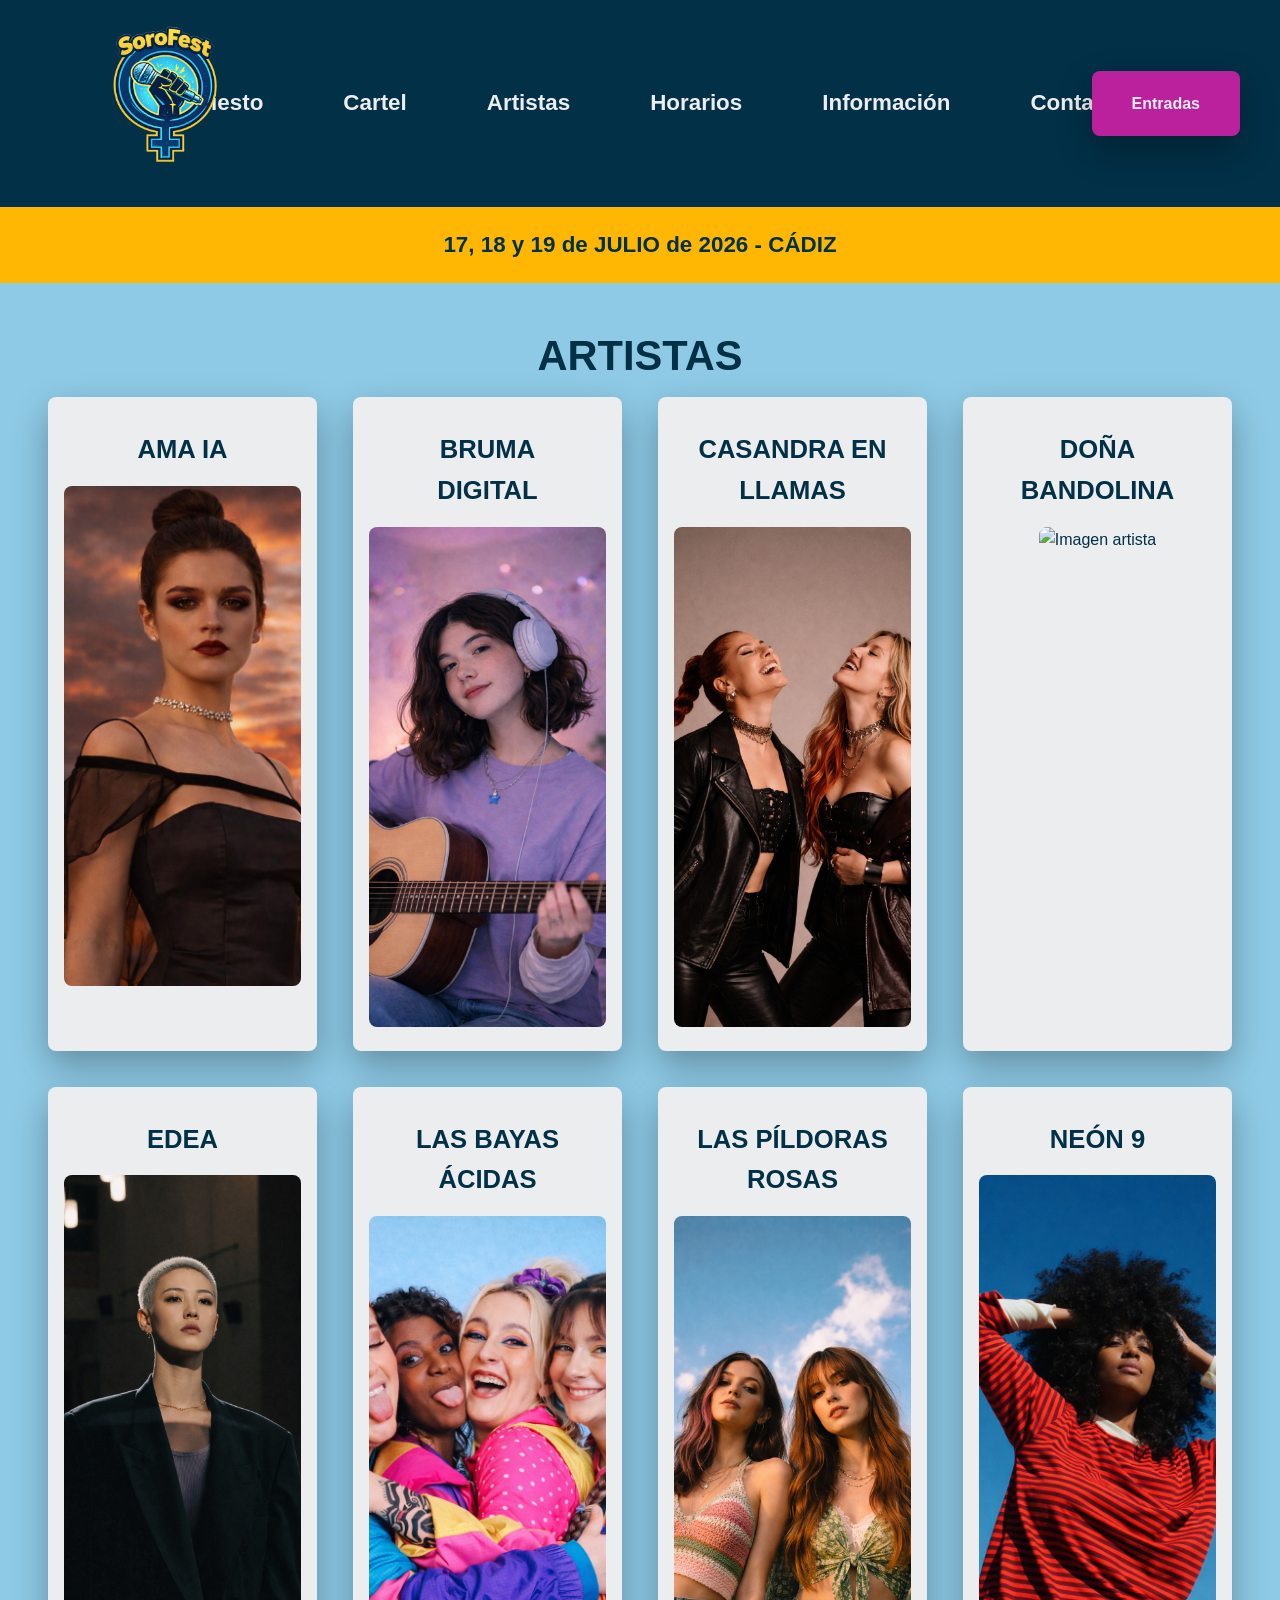
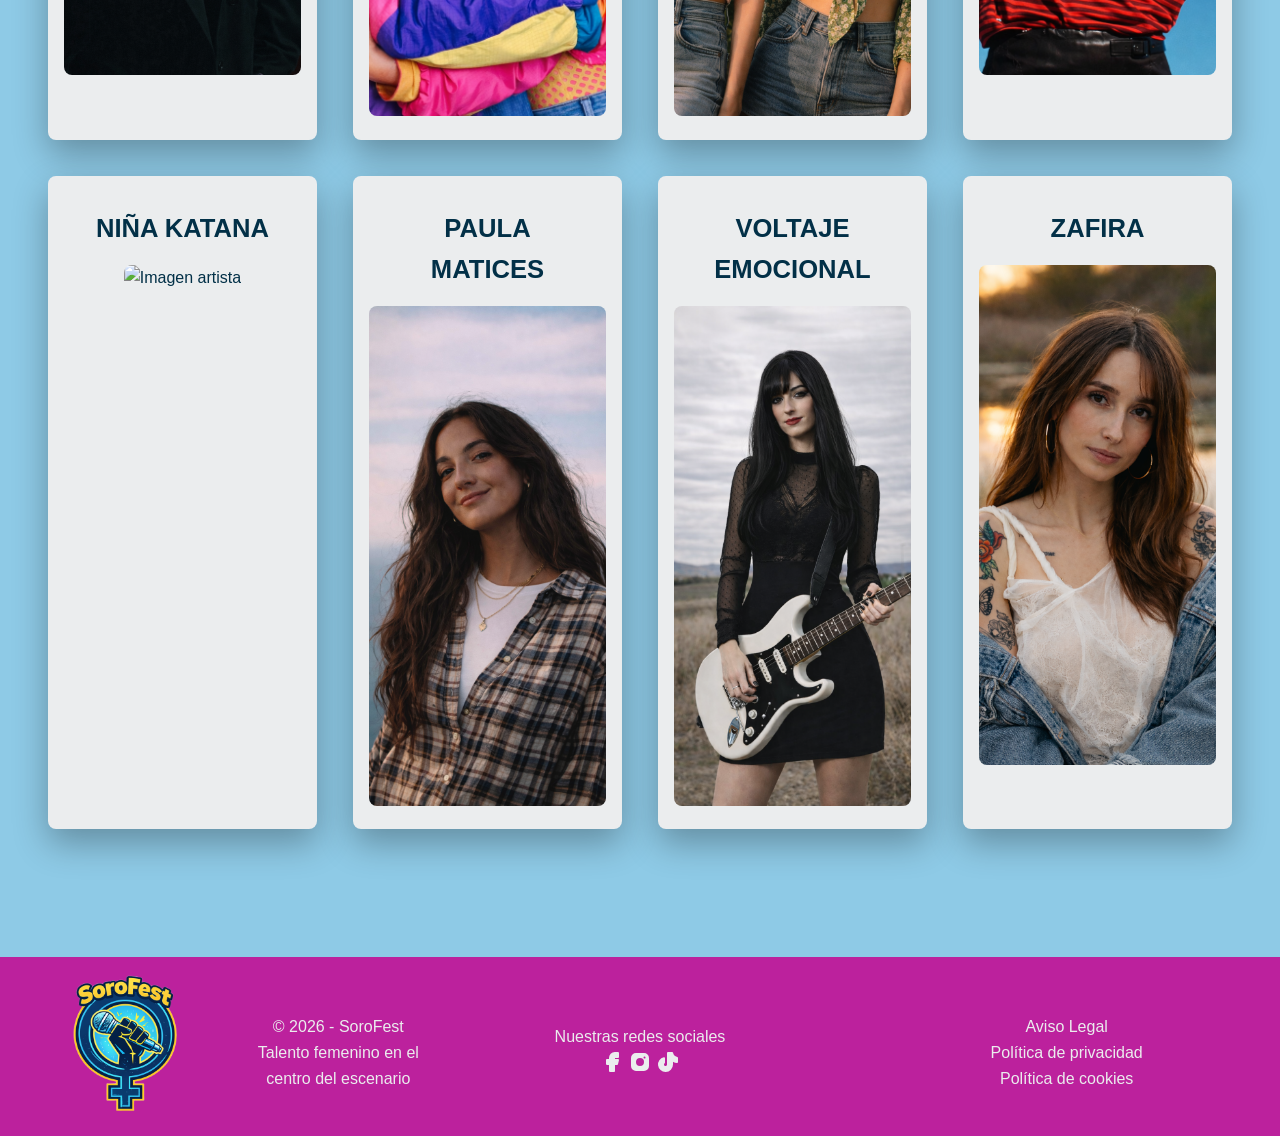
==== web/artistas.html @ 0682c6c3 "refactor: se cambian los títulos de las páginas de h2 a h1" ====
<!DOCTYPE html>
<html lang="en">
<head>
    <meta charset="UTF-8">
    <meta name="viewport" content="width=device-width, initial-scale=1.0">
    <title>SoroFest</title>
    <link rel ="stylesheet" href="styles.css">
</head>
<body>
    <header class="topbar">
        <div class="topbar-left">
            <div class="logo">
                <a href="index.html">
                    <img src="assets/img/logo-sorofest.png" alt="Logo puño sujetando micrófono">
                </a> 
            </div>
        </div>
        <nav class="topbar-nav">
            <a href="manifiesto.html">Manifiesto</a>
            <a href="cartel.html">Cartel</a>
            <a href="artistas.html">Artistas</a>
            <a href="horarios.html">Horarios</a> 
            <a href="informacion.html">Información</a>
            <a href="contacto.html">Contacto</a>
        </nav>
        <div class=topbar-right>
            <a href="entradas.html" class="btn">Entradas</a>
        </div>
    </header>
    <main>
        <section class="hero">
            <div class="hero-layaout">
                <div class="hero-topbar">
                    <p class="dates">17, 18 y 19 de JULIO de 2026 - CÁDIZ</p>
                </div>
            </div>
        </section>
        <section class="artist-container">
            <h1>Artistas</h1>
            <div class="grid-card">
                <article class="artist-card">
                        <h3>Ama IA</h3>
                        <img src="assets/img/artists/ama-ia.png" alt="Imagen artista">
                </article>
                <article class="artist-card">
                        <h3>Bruma Digital</h3>
                        <img src="assets/img/artists/bruma-digital.png" alt="Imagen artista">

                </article>
                <article class="artist-card">
                        <h3>Casandra en Llamas</h3>
                        <img src="assets/img/artists/casandra-en-llamas.png" alt="Imagen artista">
                </article>
                <article class="artist-card">
                        <h3>Doña Bandolina</h3>
                        <img src="assets/img/artists/doña-bandolina.png" alt="Imagen artista">
                </article>
                <article class="artist-card">
                        <h3>Edea</h3>
                        <img src="assets/img/artists/edea.png" alt="Imagen artista">
                </article>
                <article class="artist-card">
                        <h3>Las Bayas Ácidas</h3>
                        <img src="assets/img/artists/bayas-acidas.png" alt="Imagen artista">
                
                </article>
                <article class="artist-card">
                        <h3>Las Píldoras Rosas</h3>
                        <img src="assets/img/artists/pildoras-rosas.png" alt="Imagen artista">
                </article>
                <article class="artist-card">
                        <h3>Neón 9</h3>
                        <img src="assets/img/artists/neon-9.png" alt="Imagen artista">
                </article>
                <article class="artist-card">
                        <h3>Niña Katana</h3>
                        <img src="assets/img/artists/niña-katana.png" alt="Imagen artista">
                </article>
                <article class="artist-card">
                        <h3>Paula Matices</h3>
                        <img src="assets/img/artists/paula-matices.png" alt="Imagen artista">
                </article>
                <article class="artist-card">
                        <h3>Voltaje Emocional</h3>
                        <img src="assets/img/artists/voltaje-emocional.png" alt="Imagen artista">
                </article>
                <article class="artist-card">
                        <h3>Zafira</h3>
                        <img src="assets/img/artists/zafira.png" alt="Imagen artista">
                </article>
            </div>
        </section>
    </main>
    <footer class="footer">
        <div class="logo">
            <img src="assets/img/logo-sorofest.png" alt="Logo puño sujetando micrófono">
            <div class="footer-text">
                <p>© 2026 - SoroFest</p>
                <p>Talento femenino en el centro del escenario</p>
             </div>
        </div>
        
        <div class="footer-icons">
            <p>Nuestras redes sociales</p>
            <svg xmlns="http://www.w3.org/2000/svg" width="24" height="24" viewBox="0 0 24 24" fill="currentColor" 
            class="icon icon-tabler icons-tabler-filled icon-tabler-brand-facebook"
            ><path stroke="none" d="M0 0h24v24H0z" fill="none" 
            /><path d="M18 2a1 1 0 0 1 .993 .883l.007 .117v4a1 1 0 0 1 -.883 .993l-.117 .007h-3v1h3a1 1 0 0 1 .991 1.131l-.02 .112l-1 4a1 1 0 0 1 
            -.858 .75l-.113 .007h-2v6a1 1 0 0 1 -.883 .993l-.117 .007h-4a1 1 0 0 1 -.993 -.883l-.007 -.117v-6h-2a1 1 0 0 1 -.993 -.883l-.007 
            -.117v-4a1 1 0 0 1 .883 -.993l.117 -.007h2v-1a6 6 0 0 1 5.775 -5.996l.225 -.004h3z" 
            /></svg>
            <svg xmlns="http://www.w3.org/2000/svg" width="24" height="24" viewBox="0 0 24 24" fill="currentColor" 
            class="icon icon-tabler icons-tabler-filled icon-tabler-brand-instagram"
            ><path stroke="none" d="M0 0h24v24H0z" fill="none" 
            /><path d="M16 3a5 5 0 0 1 5 5v8a5 5 0 0 1 -5 5h-8a5 5 0 0 1 -5 -5v-8a5 5 0 0 1 5 -5zm-4 5a4 4 0 0 0 
            -3.995 3.8l-.005 .2a4 4 0 1 0 4 -4m4.5 -1.5a1 1 0 0 0 -.993 .883l-.007 .127a1 1 0 0 0 1.993 .117l.007 
            -.127a1 1 0 0 0 -1 -1" 
            /></svg>
            <svg xmlns="http://www.w3.org/2000/svg" width="24" height="24" viewBox="0 0 24 24" fill="currentColor" 
            class="icon icon-tabler icons-tabler-filled icon-tabler-brand-tiktok"
            ><path stroke="none" d="M0 0h24v24H0z" fill="none" 
            /><path d="M16.083 2h-4.083a1 1 0 0 0 -1 1v11.5a1.5 1.5 0 1 1 -2.519 -1.1l.12 -.1a1 1 0 0 0 .399 -.8v-4.326a1 1 0 0 0 -1.23 
            -.974a7.5 7.5 0 0 0 1.73 14.8l.243 -.005a7.5 7.5 0 0 0 7.257 -7.495v-2.7l.311 .153c1.122 .53 2.333 .868 3.59 .993a1 1 0 0 0 1.099 
            -.996v-4.033a1 1 0 0 0 -.834 -.986a5.005 5.005 0 0 1 -4.097 -4.096a1 1 0 0 0 -.986 -.835z" 
            /></svg>

        </div>
        <div class="footer-legal">
            <a href="#">Aviso Legal</a>
            <a href="#">Política de privacidad</a>
            <a href="#">Política de cookies</a>
        </div>
    </footer>
</body>
</html>
---- web/styles.css ----
:root {
    /* Color principal para textos y elementos importantes */
    --color-principal: #023047;

    /* Color secundario para textos */
    --color-secundario: #219EBC;

    /* Color para el fondo */
    --bg-color: #8ecae6;

    /* Color para enlaces, hover y elementos destacados */
    --color-destacado: #ffb703;

    /* Borde común para las esquinas de los elementos */
    --border-radius: 8px;

    /* Sombra estándar */
    --shadow: 0 14px 35px rgba(0,0,0,.30);

    /* Color texto alternativo */
    --color-text: #ebedee;

    /* Color banda header */
    --color-banda: #BC219D;
}

/* ESTILOS GENERALES */
* {
    margin: 0;
    padding: 0;
    box-sizing: border-box;
}

html {
    scroll-behavior: smooth;
}

body {
    font-family:Arial, Helvetica, sans-serif;
    line-height: 1.6;
    background-color: var(--bg-color);
    color: var(--color-principal); 
}

a {
    text-decoration: none;
}
/* ESTILOS DE TEXTOS */
h1 {
    font-size: 2.6rem;
    font-family: 'Poppins', sans-serif;
    text-align: center;
    text-transform: uppercase;
}

h2 {
    font-size: 1.8rem;
}

h3 {
    font-size: 1.6rem;
}

h4 {
  font-size: 1.2rem;
}

p {
    font-size: 1rem;;
}

/* ESTILOS TOPBAR Y NAV */
.topbar {
    position: relative;
    display: flex;
    justify-content: space-between;
    align-items: center;
    padding: 20px 40px;
    min-height: 80px;
    background-color: var(--color-principal);
    color: var(--color-secundario);
}

.topbar-left,
.topbar-right {
    display:flex;
    align-items: center;
    z-index: 2;
}

.topbar-nav{
    position: absolute;
    left: 50%;
    transform: translateX(-50%);
    display: flex;
    align-items: center;
    gap: 80px;
    font-size: 1.4rem;
}

.logo img {
    width: 250px;
    height: auto;
    display: block;
}

.topbar-nav a {
    color: var(--color-text);
    text-decoration: none;
    font-weight: bold;
}

.topbar-nav a:hover {
    color: var(--color-destacado);
}

/* ESTILOS DE HERO */

.hero-topbar {
    background-color: var(--color-destacado);
    padding: 20px;
    color: var(--color-principal);
    font-size: 1.6rem;
    font-weight: bold;
    text-align: center;

}

.hero-content {
    position: relative;
    height: 70vh;
    min-width: 500px;
    display: flex;
    align-items: center;
    justify-content: center;
    overflow: hidden;
    text-align: center;
    line-height: 0;
}

.hero-media {
    position: absolute;
    inset: 0;
    z-index: 1;
    line-height: 0;
}

.hero-video {
    display: block;
    width: 100%;
    height: 100%;
    object-fit: cover;
    opacity: 0.5;
    filter: saturate(0.9) contrast(0.95);
}

.hero-overplay {
    position: absolute;
    inset: 0;
    background: rgba(0,0,0,.35);
}

.hero-text {
    position: relative;
    z-index: 3;
    color: var(--color-text);
    padding: 0 20px;
    display: flex;
    flex-direction: column;
    align-items: center;
    justify-content: center;
    gap: 60px;
}

.hero-text h2,
.hero-text h3 {
    margin: 0;
    text-shadow: 0 2px 12px rgba(0, 0, 0, 0.45);
}

.hero-text h2 {
    font-size: clamp(2rem, 5vw, 4.5rem);
    font-weight: 700;
}

.hero-text h3 {
  margin-top: 12px;
  font-size: clamp(1rem, 2vw, 1.5rem);
  font-weight: 400;
}

.dates {
    font-size: 1.4rem;
    font-weight: 900;
}

/* ESTILO BOTTOM-BAR */
.hero-bottombar {
  position: absolute;
  left: 0;
  bottom: 0;
  width: 100%;
  height: 60px;
  display: flex;
  z-index: 4;
}

.stripe {
  height: 100%;
  flex: 1;
}

.stripe-1 {
  background: var(--color-banda);
  width: 20%;
}

.stripe-2 {
  background: var(--color-principal);
  width: 20%;
}

.stripe-3 {
  background: var(--color-secundario);
  width: 20%;
}

.stripe-4 {
  background: var(--color-destacado);
  width: 20%;
}

.stripe-5 {
  background: var(--color-banda);
  width: 20%;
}

/* ESTILOS BOTONES */

.btn {
    background-color: var(--color-banda);
    color: var(--color-text);
    padding: 20px 40px;
    border-radius: var(--border-radius);
    font-weight: bold;
    box-shadow: var(--shadow);
    cursor: pointer;
}

.btn:hover {
    background-color: var(--color-destacado);
    color: var(--color-principal);
}

/* ESTILO CARTEL */
.festival-lineup-poster {
  background: var(--bg-color);
  padding: 20px 20px;
}

.lineup-inner {
  display: flex;
  flex-direction: column;
  gap: 4px;
  max-width: 1100px;
  margin: 0 auto;
  background-color: var(--bg-color);
  border-radius: 28px;
  padding: 36px 28px;
}

.lineup-title {
  margin: 0 0 28px;
  font-size: clamp(1.7rem, 4.5vw, 3.4rem);
  line-height: 0.95;
  text-transform: uppercase;
  font-weight: 900;
  letter-spacing: -0.04em;
  color: var(--color-principal);
  text-align: center;
}

.day-block {
  padding: 24px 0;
}

.day-block:first-of-type {
  border-top: none;
  padding-top: 0;
}

.day-title {
  margin: 0 auto 25px;
  color: var(--color-principal);
  font-size: clamp(1rem, 2vw, 1.3rem);
  font-weight: 900;
  text-transform: uppercase;
  letter-spacing: 0.12em;
  border-radius: var(--border-radius);
  border: 4px solid rgb(255, 183, 3);
  padding: 12px;
  text-align: center;
  width: 500px;
  position: relative;
}

.day-title::before,
.day-title::after {
  content: "";
  position: absolute;
  top: 50%;
  width: 18px;
  height: 18px;
  background: var(--color-banda);
  border-radius: 50%;
  transform: translateY(-50%);
}

.day-title::before {
  left: 70px;
}

.day-title::after {
  right: 70px;
}

.artist {
  text-transform: uppercase;
  font-weight: 900;
  line-height: 0.95;
  color: var(--color-principal);
  word-break: break-word;
  text-align: center;
}

.artist-lg {
  font-size: clamp(1.7rem, 4.5vw, 3.4rem);
  color: var(--color-principal);
}

.artist-md {
  font-size: clamp(1.2rem, 3vw, 2.2rem);
  color: var(--color-principal);
}

/* ESTILO SECCIÓN INFORMACIÓN */

.info {
  display: flex;
  flex-direction: column;
  gap: 40px;
}

.header-info {
  display: flex;
  flex-direction: column;
  padding: 20px;
  
}

.header-info h2 {
  text-align: center;
  margin: 0 auto;
  padding: 12px;
}

.imgs-info {
  display: grid;
  grid-template-columns: repeat(2, minmax(0, 1fr));
  gap: 24px;
  max-width: 100%;
  align-items: center;

}

.maps {
  height: auto;
  margin: 20px;
  display: flex;
  flex-direction: column;
  align-items: center;
  justify-content: center;
  overflow: hidden;
  padding: 20px;
}

.maps h3 {
  margin-bottom: 20px;
}

.imgs-info img {
  display: block;
  width: 100%;
  height: 100%;
  object-fit: contain;
  display: block;
}

.location {
  display: flex;
  flex-direction: column;
  padding: 20px;
  text-align: center;
  gap: 20px;
  margin-bottom: 40px;
}

.location a {
  color: var(--color-principal);
}

.location a:hover{
  color: var(--color-banda);
}

.location iframe {
  border: 5px solid var(--color-banda);
}

.faqs-container {
  width: 100%;
  max-width: 700px;
  margin: 0 auto;
  margin-bottom: 60px;
}

.faqs-container h2 {
  text-align: center;
  margin-bottom: 20px;
}

.faqs-container details {
  border: 1px solid var(--color-principal);
  border-radius: 16px;
  margin-bottom: 1rem;
  background-color: var(--color-principal);
  overflow: hidden;
  color: var(--color-text);
  
}

.faqs-container summary {
  list-style: none;
  cursor: pointer;
  padding: 1rem 1.25rem;
  font-weight: 700;
  text-transform: uppercase;
  position: relative;
  color: var(--color-destacado)
}

.faqs-container p {
  margin-bottom: 20px;
}

.faqs-container summary::-webkit-details-marker {
  display: none;
}

.faqs-container summary::marker {
  display: none;
}

.faqs-container summary::after {
  content: "+";
  position: absolute;
  right: 20px;
  top: 50%;
  transform: translateY(-50%) rotate(0deg);
  font-size: 32px;
  line-height: 1;
  transition: transform 0.4s ease;
}

.faqs-container details[open] summary::after {
  transform: translateY(-50%) rotate(135deg);
}

.faqs-container ul {
  margin: 0;
  padding: 0 1.25rem 1rem;
  list-style: none;
}

.info > .location,
.info > .faqs-container {
    position: relative;
    margin-top: 3rem;
    padding-top: 3rem;
}

.info > .location::before,
.info > .faqs-container::before {
    content: "";
    position: absolute;
    top: 0;
    left: 10%;
    width: 80%;
    height: 1px;
    background-color: var(--color-principal);
}

/* ESTILO SECCIÓN FORM */

.contact-section{
    margin: 0 auto;
    margin-bottom: 60px;
    margin-top: 40px;
}

.contact-header {
    color: var(--color-principal);
    text-align: center;
}

.form {
    margin: 0 auto;
    max-width: 900px;
    width: 90%;
    margin-top: 12px;
    padding: 40px 40px;
    display: flex;
    flex-direction: column;
    align-items: center;
    gap: 12px;
    margin-bottom: 12px;
    font-size: 1rem;
    background-color: var(--color-text);
    border-radius: var(--border-radius);
    box-shadow: var(--shadow);
}

.form label {
    width: 100%;
    max-width: 700px;
    margin-bottom: 20px;
    text-align: left;
    color: var(--color-secundario);
    font-weight: bold;
    line-height: 40px;
}

.form input,
.form textarea {
    width: 100%;
    max-width: 700px;
    border-radius: var(--border-radius);
    border: 1px solid rgba(255, 255, 255, .14);
    padding: 12px;
    font-size: 1rem;
    box-shadow: var(--shadow);
}

.form textarea {
    min-height: 120px;
    resize: none;
}

.form select {
    width: 100%;
    padding: 10px;
    border-radius: var(--border-radius);
    border: 1px solid rgba(255, 255, 255, .14);
    padding: 12px;
    font-size: 1rem;
    color:#767c86;
    box-shadow: var(--shadow);
}

.form input:focus,
.form textarea:focus,
.form select:focus {
    outline: none;
    border-color: var(--color-secundario);
    box-shadow: var(--shadow);
}

.btn-enviar {
    background-color: var(--color-secundario);
    color: var(--color-text);
    padding: 20px 40px;
    border-radius: var(--border-radius);
    font-weight: bold;
    box-shadow: var(--shadow);
    cursor: pointer;
    font-size: 1rem;
    border:none;
}

.btn-enviar:hover {
    background-color: var(--color-principal);
    color: var(--color-text);
}

/* ESTILOS HORARIOS */
.schedule {
      margin: 40px;
    }

.container-days {
    display: grid;
    grid-template-columns: repeat(3, minmax(0, 1fr));
    gap: 24px;
    margin-bottom: 100px;
}

.title-schedule {
    text-align: center;
    margin-bottom: 8px;
}

.info-schedule {
    text-align: center;
    margin-bottom: 40px;
}

.day {
    border-radius: var(--border-radius);
    overflow: hidden;
    box-shadow: var(--shadow);
}

.day-header {
    background: var(--color-principal);
    color: var(--color-text);
    padding: 22px 22px 18px;
}

.day-date {
    margin: 0;
    font-size: 1.2rem;
    line-height: 1.2;
    font-weight: 900;
    text-transform: uppercase;
}

.day-stage {
    display: inline-block;
    margin-top: 12px;
    padding: 8px 12px;
    border-radius: 999px;
    background: var(--color-destacado);
    color: var(--color-principal);
    font-weight: 900;
    text-transform: uppercase;
    font-size: 0.78rem;
    letter-spacing: 0.08em;
}

.day-content {
    padding: 40px;
}

.bar {
    display: grid;
    grid-template-columns: 110px 1fr;
    gap: 14px;
    align-items: center;
    padding: 14px 12px;
    border-radius: var(--border-radius);
    background: rgba(255, 255, 255, 0.28);
}

.bar + .bar {
    margin-top: 12px;
}

.bar-time {
    display: inline-flex;
    justify-content: center;
    align-items: center;
    min-height: 48px;
    padding: 8px 10px;
    border-radius: var(--border-radius);
    background: var(--color-banda);
    color: var(--color-text);
    font-weight: 900;
    text-align: center;
    line-height: 1.1;
    font-size: 0.92rem;
}

.bar-artist {
    font-weight: 900;
    color: var(--color-principal);
    font-size: 1.08rem;
    text-transform: uppercase;
}

.img-footer {
    width: 100%;   
}

.img-footer img {
    display: block;
    width: 100%;
    height: 100%;
}
  
.container-download {
    display: flex;
    justify-content: center;
    margin-bottom: 40px;
}
  .container-download a {
    background-color: var(--color-banda);
    color: var(--color-text);
    padding: 10px 10px;
    border-radius: 900px;
    text-transform: uppercase;
}

/* ESTILOS ARTISTAS */
.artist-container {
  margin: 0 auto 80px;
  padding: 40px 40px;
  
}

.artist-container h2 {
  font-size: 1.6rem;
  text-align: center;
  margin-bottom: 40px;
}

.grid-card {
  display: grid;
  grid-template-columns: repeat(4, 1fr);
  gap: 20px;
  
}

.artist-card {
  background-color: var(--color-text);
  border-radius: var(--border-radius);
  padding: 16px;
  box-shadow: var(--shadow);
  margin: 8px;
  text-align: center;
}

.artist-card img {
  width: 100%;
  height: 500px;
  object-fit: cover;
  border-radius: var(--border-radius);
}

.artist-card  h3{
  text-transform: uppercase;
  margin: 16px 20px;
  color: var(--color-principal);
  font-size: 1.6rem;
}

.artist-card p {
  color: var(--color-secundario);
  font-size: 1.2rem;
}



/* ESTILOS SECCIÓN FOOTER */

.footer {
    background-color: var(--color-banda);
    display: grid;
    grid-template-columns: repeat(3, 1fr);
    text-align: center;
    align-items: center;
    padding-top: 12px;
    color: var(--color-text);

}

.logo {
    display: flex;
    flex-direction: row;
    align-items: center;
}

.icon {
    color: var(--color-text);
}

.icon:hover {
    cursor: pointer;
    color: var(--color-destacado);
}
.footer-legal a {
    display: flex;
    flex-direction: column;
    color: var(--color-text);
}
.footer-legal a:hover {
    cursor: pointer;
    color: var(--color-destacado);
}


/* PÁGINA MANIFIESTO */

.manifest-header {
  text-align: center;
  margin: 0 auto;
  padding: 20px 20px;
}
.manifest-content {
    margin: 0 auto;
    max-width: 900px;
    width: 90%;
    padding: 40px;
    margin-bottom: 40px;
    border-radius: var(--border-radius);
    box-shadow: var(--shadow);
    background-color: var(--color-text);
    margin-bottom: 80px;
    text-align: center;
}

.manifest h2 {
    color: var(--color-secundario)
}

.manifest p {
  margin-bottom: 40px;
}

.cierre {
    text-align: center;
    margin-top: 12px;
    color: var(--color-principal);
}


/* ESTILOS SECCIÓN ENTRADAS */

.tickets {
  width: 90%;
  max-width: 1400px;
  margin: 0 auto;
}

.header-tickets {
  text-align: center;
  margin: 40px 40px;
}

.header-tickets img {
  width: 100%;
  height: auto;
  max-width: 600px;
}

.container-tickets {
  display:grid;
  grid-template-columns: 1fr 1fr;
  align-items: center;
  gap: 60px;
  margin-top: 40px;

}

.container-info {
  width: 100%;
  max-width: 600px;
  min-height: 100%;
  background: linear-gradient(180deg, var(--color-principal) 0%, #012635 100%);
  border: 3px solid var(--color-secundario);
  border-radius: 24px;
  padding: 28px 24px;
  box-shadow: 0 10px 30px var(--shadow);
  display: flex;
  flex-direction: column;
  gap: 18px;
  color: var(--color-text);
  position: relative;
  overflow: hidden;
  box-sizing: border-box;
}

.container-info::before {
  content: "";
  position: absolute;
  top: 0;
  left: 0;
  width: 100%;
  height: 8px;
  background: linear-gradient(90deg, var(--color-destacado), var(--color-banda), var(--color-secundario));
}

.container-info h3 {
  margin: 0;
  font-size: 1.8rem;
  font-weight: 800;
  text-transform: uppercase;
  color: var(--color-destacado);
  letter-spacing: 1px;
}

.description {
  margin: 0;
  font-size: 1rem;
  line-height: 1.5;
  color: var(--color-text);
}

.price {
  margin: 0;
  font-size: 2.2rem;
  font-weight: 900;
  color: var(--color-text);
  text-shadow: 2px 2px 0 var(--color-secundario);
}

.container-amount {
  width: 100%;
}

.amount {
  width: 100%;
  padding: 14px 20px;
  border: 2px solid var(--color-secundario);
  border-radius: var(--border-radius);
  background: var(--color-principal);
  color: var(--color-text);
  font-size: 1rem;
  font-weight: 700;
  cursor: pointer;
  outline: none;
}

.amount:focus {
  border-color: var(--color-destacado);
  box-shadow: 0 0 0 4px var(--shadow);
}

.button {
  display: inline-block;
  text-align: center;
  text-decoration: none;
  background: var(--color-banda);
  color: var(--color-text);
  font-weight: 800;
  font-size: 1rem;
  padding: 16px 20px;
  border-radius: var(--border-radius);
  transition: all 0.25s ease;
  text-transform: uppercase;
  letter-spacing: 1px;
  box-shadow: 0 8px 18px var(--shadow);
}

.button:hover {
  background: var(--color-destacado);
  color: var(--color-principal);
  transform: translateY(-2px);
  box-shadow: 0 12px 20px var(--shadow);
}

.authorization {
  display: flex;
  flex-direction: column;
  text-align: center;
  margin-top: 60px;
  margin-bottom: 60px;
  background-color: var(--color-text);
  padding: 40px 40px;
  border-radius: var(--border-radius);
}

.authorization a {
  background-color: var(--color-principal);
  color: var(--color-text);
  margin: 0 auto;
  max-width: 70%;
  padding: 10px 10px;
  margin-top: 20px;
  border-radius: 900px;
  text-transform: uppercase;
}

.authorization a:hover {
  background-color: var(--color-secundario);
}
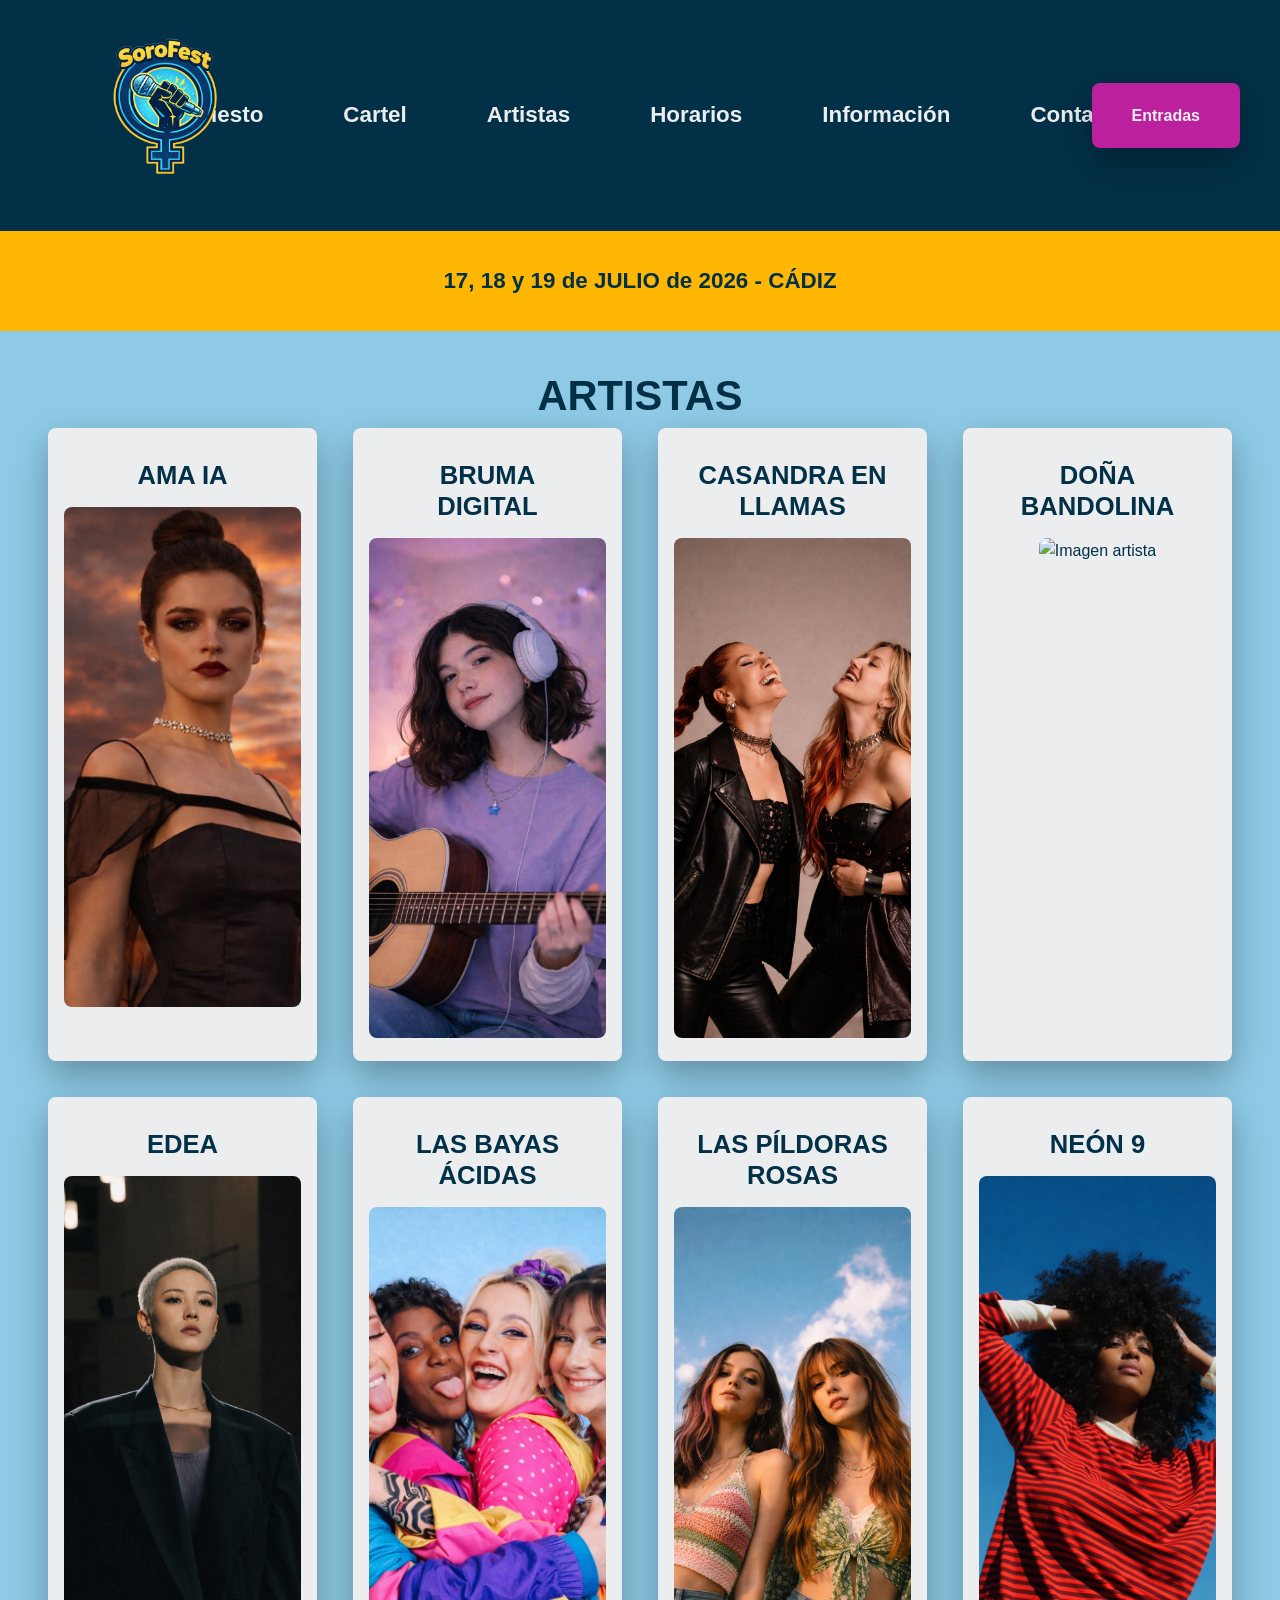
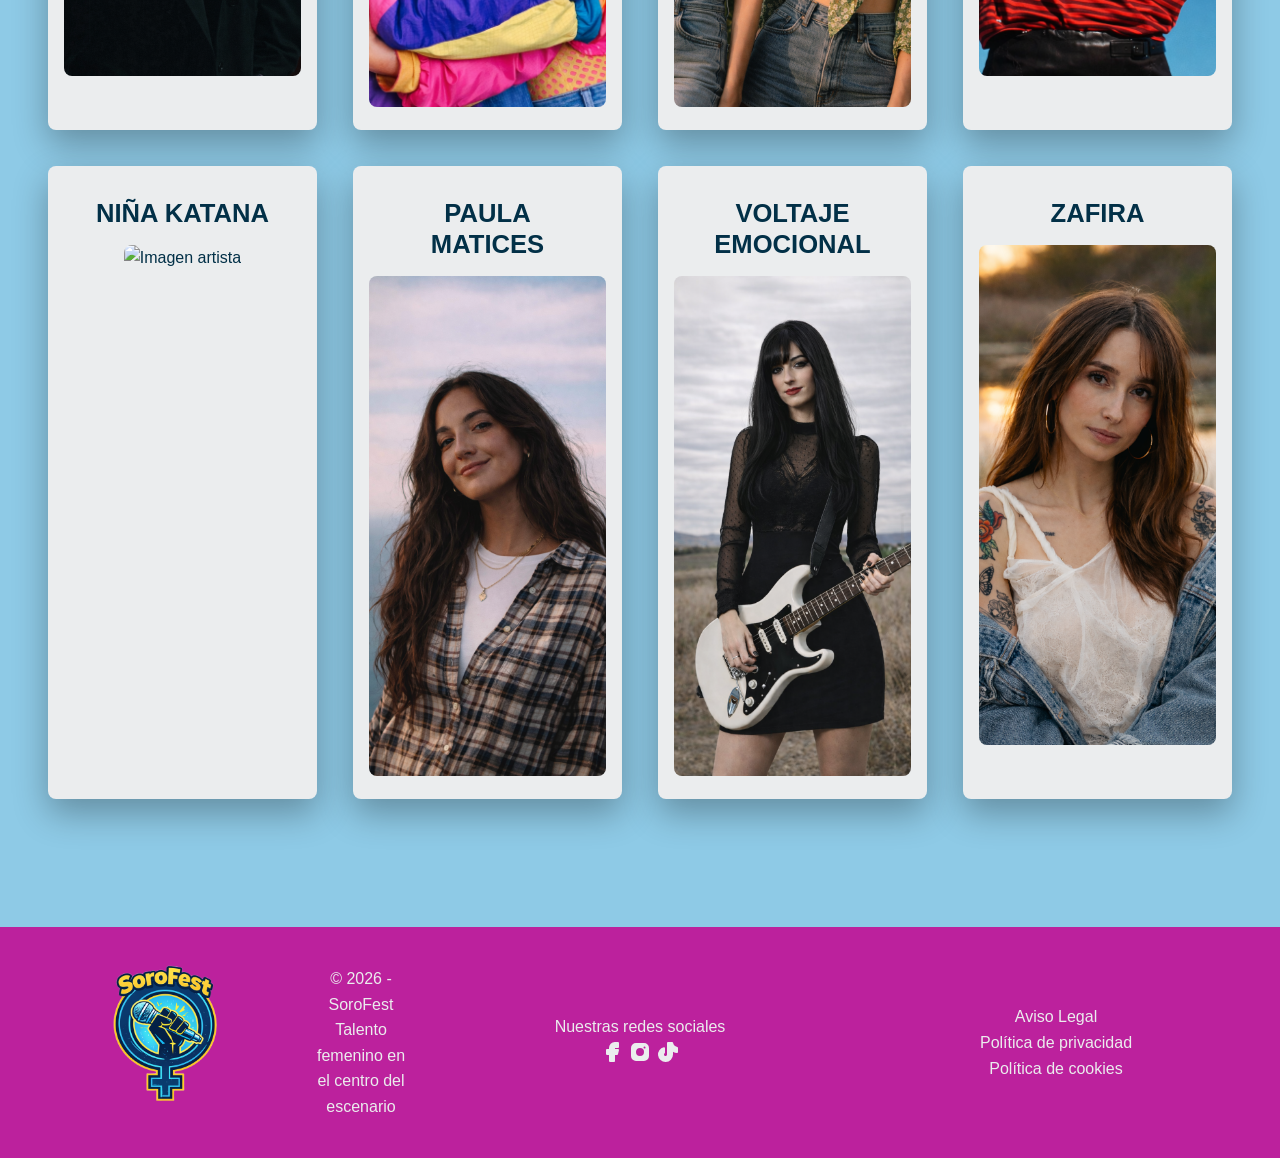
==== commit 0cdae714: "fix: se arreglan errores tipográficos en artistas.html" ====
--- a/web/artistas.html
+++ b/web/artistas.html
@@ -1,5 +1,5 @@
 <!DOCTYPE html>
-<html lang="en">
+<html lang="es">
 <head>
     <meta charset="UTF-8">
     <meta name="viewport" content="width=device-width, initial-scale=1.0">
@@ -23,13 +23,13 @@
             <a href="informacion.html">Información</a>
             <a href="contacto.html">Contacto</a>
         </nav>
-        <div class=topbar-right>
+        <div class="topbar-right">
             <a href="entradas.html" class="btn">Entradas</a>
         </div>
     </header>
     <main>
         <section class="hero">
-            <div class="hero-layaout">
+            <div class="hero-layout">
                 <div class="hero-topbar">
                     <p class="dates">17, 18 y 19 de JULIO de 2026 - CÁDIZ</p>
                 </div>
--- a/web/styles.css
+++ b/web/styles.css
@@ -1,34 +1,58 @@
 :root {
-    /* Color principal para textos y elementos importantes */
+    /* Colores */
     --color-principal: #023047;
-
-    /* Color secundario para textos */
     --color-secundario: #219EBC;
-
-    /* Color para el fondo */
     --bg-color: #8ecae6;
-
-    /* Color para enlaces, hover y elementos destacados */
     --color-destacado: #ffb703;
-
-    /* Borde común para las esquinas de los elementos */
+    --color-text: #ebedee;
+    --color-banda: #BC219D;
+
+    /* Espaciado */
+    --space-1: 0.5rem;
+    --space-2: 1rem;
+    --space-3: 1.5rem;
+    --space-4: 2rem;
+    --space-5: 3rem;
+    --space-6: 4rem;
+    --space-7: 2.5rem;
+    --space-8: 3rem;
+    --space-9: 3.75rem;
+    --space-10: 5rem;
+
+    /* Borde */
     --border-radius: 8px;
 
-    /* Sombra estándar */
+    /* Sombra*/
     --shadow: 0 14px 35px rgba(0,0,0,.30);
 
-    /* Color texto alternativo */
-    --color-text: #ebedee;
-
-    /* Color banda header */
-    --color-banda: #BC219D;
+    /* Tipografía */
+    --font-base: Arial, Helvetica, sans-serif;
+    --font-heading: 'Poppins', sans-serif;
+
+    /* Contenedores */
+    --container-padding: 1.25rem;
+    --container-padding-lg: 2.5rem;
+    --max-width-site: 1400px;
+    --max-width-content: 1200px;
+    --max-width-text: 700px;
+
+    /* Transiciones */
+    --transition-fast: 0.2s ease;
+    --transition-normal: 0.3s ease;
+
+   
 }
 
 /* ESTILOS GENERALES */
+*,
+*::before,
+*::after {
+  box-sizing: border-box;
+}
+
 * {
-    margin: 0;
-    padding: 0;
-    box-sizing: border-box;
+  margin: 0;
+  padding: 0;
 }
 
 html {
@@ -36,7 +60,7 @@
 }
 
 body {
-    font-family:Arial, Helvetica, sans-serif;
+    font-family: var(--font-base);
     line-height: 1.6;
     background-color: var(--bg-color);
     color: var(--color-principal); 
@@ -46,9 +70,14 @@
     text-decoration: none;
 }
 /* ESTILOS DE TEXTOS */
+
+h1, h2, h3, h4 {
+  font-family: var(--font-heading);
+  line-height: 1.2;
+}
+
 h1 {
     font-size: 2.6rem;
-    font-family: 'Poppins', sans-serif;
     text-align: center;
     text-transform: uppercase;
 }
@@ -67,172 +96,6 @@
 
 p {
     font-size: 1rem;;
-}
-
-/* ESTILOS TOPBAR Y NAV */
-.topbar {
-    position: relative;
-    display: flex;
-    justify-content: space-between;
-    align-items: center;
-    padding: 20px 40px;
-    min-height: 80px;
-    background-color: var(--color-principal);
-    color: var(--color-secundario);
-}
-
-.topbar-left,
-.topbar-right {
-    display:flex;
-    align-items: center;
-    z-index: 2;
-}
-
-.topbar-nav{
-    position: absolute;
-    left: 50%;
-    transform: translateX(-50%);
-    display: flex;
-    align-items: center;
-    gap: 80px;
-    font-size: 1.4rem;
-}
-
-.logo img {
-    width: 250px;
-    height: auto;
-    display: block;
-}
-
-.topbar-nav a {
-    color: var(--color-text);
-    text-decoration: none;
-    font-weight: bold;
-}
-
-.topbar-nav a:hover {
-    color: var(--color-destacado);
-}
-
-/* ESTILOS DE HERO */
-
-.hero-topbar {
-    background-color: var(--color-destacado);
-    padding: 20px;
-    color: var(--color-principal);
-    font-size: 1.6rem;
-    font-weight: bold;
-    text-align: center;
-
-}
-
-.hero-content {
-    position: relative;
-    height: 70vh;
-    min-width: 500px;
-    display: flex;
-    align-items: center;
-    justify-content: center;
-    overflow: hidden;
-    text-align: center;
-    line-height: 0;
-}
-
-.hero-media {
-    position: absolute;
-    inset: 0;
-    z-index: 1;
-    line-height: 0;
-}
-
-.hero-video {
-    display: block;
-    width: 100%;
-    height: 100%;
-    object-fit: cover;
-    opacity: 0.5;
-    filter: saturate(0.9) contrast(0.95);
-}
-
-.hero-overplay {
-    position: absolute;
-    inset: 0;
-    background: rgba(0,0,0,.35);
-}
-
-.hero-text {
-    position: relative;
-    z-index: 3;
-    color: var(--color-text);
-    padding: 0 20px;
-    display: flex;
-    flex-direction: column;
-    align-items: center;
-    justify-content: center;
-    gap: 60px;
-}
-
-.hero-text h2,
-.hero-text h3 {
-    margin: 0;
-    text-shadow: 0 2px 12px rgba(0, 0, 0, 0.45);
-}
-
-.hero-text h2 {
-    font-size: clamp(2rem, 5vw, 4.5rem);
-    font-weight: 700;
-}
-
-.hero-text h3 {
-  margin-top: 12px;
-  font-size: clamp(1rem, 2vw, 1.5rem);
-  font-weight: 400;
-}
-
-.dates {
-    font-size: 1.4rem;
-    font-weight: 900;
-}
-
-/* ESTILO BOTTOM-BAR */
-.hero-bottombar {
-  position: absolute;
-  left: 0;
-  bottom: 0;
-  width: 100%;
-  height: 60px;
-  display: flex;
-  z-index: 4;
-}
-
-.stripe {
-  height: 100%;
-  flex: 1;
-}
-
-.stripe-1 {
-  background: var(--color-banda);
-  width: 20%;
-}
-
-.stripe-2 {
-  background: var(--color-principal);
-  width: 20%;
-}
-
-.stripe-3 {
-  background: var(--color-secundario);
-  width: 20%;
-}
-
-.stripe-4 {
-  background: var(--color-destacado);
-  width: 20%;
-}
-
-.stripe-5 {
-  background: var(--color-banda);
-  width: 20%;
 }
 
 /* ESTILOS BOTONES */
@@ -252,55 +115,233 @@
     color: var(--color-principal);
 }
 
+/* ESTILOS TOPBAR Y NAV */
+.topbar {
+    position: relative;
+    display: flex;
+    justify-content: space-between;
+    align-items: center;
+    padding: var(--space-4) var(--container-padding-lg);
+    min-height: 80px;
+    background-color: var(--color-principal);
+    color: var(--color-secundario);
+}
+
+.topbar-left,
+.topbar-right {
+    display:flex;
+    align-items: center;
+    z-index: 2;
+}
+
+.topbar-nav{
+    position: absolute;
+    left: 50%;
+    transform: translateX(-50%);
+    display: flex;
+    align-items: center;
+    gap: var(--space-10);
+    font-size: 1.4rem;
+}
+
+.logo img {
+    width: 250px;
+    height: auto;
+    display: block;
+}
+
+.topbar-nav a {
+    color: var(--color-text);
+    font-weight: bold;
+    transition: var(--transition-fast);
+}
+
+.topbar-nav a:hover {
+    color: var(--color-destacado);
+}
+
+/* ESTILOS DE HERO */
+
+.hero-topbar {
+    background-color: var(--color-destacado);
+    padding: var(--space-4);
+    color: var(--color-principal);
+    font-size: 1.6rem;
+    font-weight: bold;
+    text-align: center;
+
+}
+
+.hero-content {
+    position: relative;
+    height: 70vh;
+    display: flex;
+    align-items: center;
+    justify-content: center;
+    overflow: hidden;
+    text-align: center;
+    line-height: 0;
+}
+
+.hero-media {
+    position: absolute;
+    inset: 0;
+    z-index: 1;
+    line-height: 0;
+}
+
+.hero-video {
+    display: block;
+    width: 100%;
+    height: 100%;
+    object-fit: cover;
+    opacity: 0.5;
+    filter: saturate(0.9) contrast(0.95);
+}
+
+.hero-text {
+    position: relative;
+    z-index: 3;
+    color: var(--color-text);
+    padding-inline: var(--space-4);
+    display: flex;
+    flex-direction: column;
+    align-items: center;
+    justify-content: center;
+    gap: var(--space-9);
+}
+
+.hero-text h2,
+.hero-text h3 {
+    margin: 0;
+    text-shadow: 0 2px 12px rgba(0, 0, 0, 0.45);
+}
+
+.hero-text h2 {
+    font-size: clamp(2rem, 5vw, 4.5rem);
+    font-weight: 700;
+}
+
+.hero-text h3 {
+  font-size: clamp(1rem, 2vw, 1.5rem);
+  font-weight: 400;
+}
+
+.dates {
+    font-size: 1.4rem;
+    font-weight: 900;
+}
+
+/* ESTILO BOTTOM-BAR */
+.hero-bottombar {
+  position: absolute;
+  left: 0;
+  bottom: 0;
+  width: 100%;
+  height: var(--space-9);
+  display: flex;
+  z-index: 4;
+}
+
+.stripe {
+  height: 100%;
+  flex: 1;
+}
+
+.stripe-1 { background: var(--color-banda); }
+.stripe-2 { background: var(--color-principal); }
+.stripe-3 { background: var(--color-secundario); }
+.stripe-4 { background: var(--color-destacado); }
+
+.stripe-5 { background: var(--color-banda); }
+
+/* ESTILOS SECCIÓN FOOTER */
+
+.footer {
+    background-color: var(--color-banda);
+    display: grid;
+    grid-template-columns: repeat(3, 1fr);
+    text-align: center;
+    align-items: center;
+    gap: var(--space-5);
+    padding: var(--space-4) var(--container-padding-lg);
+    color: var(--color-text);
+
+}
+
+.logo {
+    display: flex;
+    flex-direction: row;
+    align-items: center;
+    gap: var(--space-3);
+}
+
+.icon {
+    color: var(--color-text);
+    transition: color var(--transition-fast);
+}
+
+.icon:hover {
+    cursor: pointer;
+    color: var(--color-destacado);
+}
+.footer-legal a {
+    display: flex;
+    flex-direction: column;
+    color: var(--color-text);
+    transition: color var(--transition-fast);
+}
+.footer-legal a:hover {
+    cursor: pointer;
+    color: var(--color-destacado);
+}
+
 /* ESTILO CARTEL */
 .festival-lineup-poster {
   background: var(--bg-color);
-  padding: 20px 20px;
+  padding: var(--space-6) var(--space-4) var(--space-10);
+}
+
+.lineup-title {
+  margin: 0 0 var(--space-4);
+  text-align: center;
 }
 
 .lineup-inner {
   display: flex;
   flex-direction: column;
-  gap: 4px;
+  gap: 0;
   max-width: 1100px;
   margin: 0 auto;
   background-color: var(--bg-color);
-  border-radius: 28px;
-  padding: 36px 28px;
-}
-
-.lineup-title {
-  margin: 0 0 28px;
-  font-size: clamp(1.7rem, 4.5vw, 3.4rem);
-  line-height: 0.95;
-  text-transform: uppercase;
-  font-weight: 900;
-  letter-spacing: -0.04em;
-  color: var(--color-principal);
-  text-align: center;
+  border-radius: var(--border-radius);
+  padding: var(--space-8) var(--space-6);
+}
+
+.lineup-inner > img {
+  margin-bottom: var(--space-1);
 }
 
 .day-block {
-  padding: 24px 0;
+  padding-block: var(--space-5);
 }
 
 .day-block:first-of-type {
-  border-top: none;
   padding-top: 0;
 }
 
 .day-title {
-  margin: 0 auto 25px;
+  width: min(100%, 31.25rem);
+  margin: 0 auto var(--space-5);
   color: var(--color-principal);
   font-size: clamp(1rem, 2vw, 1.3rem);
   font-weight: 900;
   text-transform: uppercase;
   letter-spacing: 0.12em;
   border-radius: var(--border-radius);
-  border: 4px solid rgb(255, 183, 3);
-  padding: 12px;
-  text-align: center;
-  width: 500px;
+  border: 4px solid var(--color-destacado);
+  padding: var(--space-2) var(--space-4);
+  text-align: center;
   position: relative;
 }
 
@@ -317,11 +358,18 @@
 }
 
 .day-title::before {
-  left: 70px;
+  left: var(--space-5);
 }
 
 .day-title::after {
-  right: 70px;
+  right: var(--space-5);
+}
+
+.artists-list {
+  display: flex;
+  flex-direction: column;
+  gap: var(--space-3);
+  align-items: center;
 }
 
 .artist {
@@ -333,13 +381,55 @@
   text-align: center;
 }
 
-.artist-lg {
-  font-size: clamp(1.7rem, 4.5vw, 3.4rem);
-  color: var(--color-principal);
-}
-
-.artist-md {
-  font-size: clamp(1.2rem, 3vw, 2.2rem);
+.artist-lg { font-size: clamp(2.2rem, 5vw, 3.8rem); }
+.artist-md { font-size: clamp(1.2rem, 3vw, 2.1rem); }
+
+/* SECCIÓN DE MANIFIESTO */
+
+.manifest {
+  padding: var(--space-5) var(--space-4) var(--space-8);
+}
+
+.manifest-header {
+  max-width: 900px;
+  text-align: center;
+  margin: 0 auto;
+  padding: var(--space-2);
+}
+
+.manifest-header p {
+  margin-top: var(--space-3);
+}
+
+.manifest-content {
+  display: flex;
+  flex-direction: column;
+  gap: var(--space-3);
+  margin: 0 auto;
+  width: min(90%, 900px);
+  padding: 40px;
+  margin-bottom: 40px;
+  border-radius: var(--border-radius);
+  box-shadow: var(--shadow);
+  background-color: var(--color-text);
+  margin-bottom: 80px;
+  text-align: center;
+}
+
+.manifest-content h2 {
+    color: var(--color-secundario)
+}
+
+.manifest-content p {
+  margin-bottom: 40px;
+}
+
+.cierre {
+  display: flex;
+  flex-direction: column;
+  gap: var(--space-3);
+  text-align: center;
+  padding-top: var(--space-2);
   color: var(--color-principal);
 }
 
@@ -757,81 +847,6 @@
   color: var(--color-secundario);
   font-size: 1.2rem;
 }
-
-
-
-/* ESTILOS SECCIÓN FOOTER */
-
-.footer {
-    background-color: var(--color-banda);
-    display: grid;
-    grid-template-columns: repeat(3, 1fr);
-    text-align: center;
-    align-items: center;
-    padding-top: 12px;
-    color: var(--color-text);
-
-}
-
-.logo {
-    display: flex;
-    flex-direction: row;
-    align-items: center;
-}
-
-.icon {
-    color: var(--color-text);
-}
-
-.icon:hover {
-    cursor: pointer;
-    color: var(--color-destacado);
-}
-.footer-legal a {
-    display: flex;
-    flex-direction: column;
-    color: var(--color-text);
-}
-.footer-legal a:hover {
-    cursor: pointer;
-    color: var(--color-destacado);
-}
-
-
-/* PÁGINA MANIFIESTO */
-
-.manifest-header {
-  text-align: center;
-  margin: 0 auto;
-  padding: 20px 20px;
-}
-.manifest-content {
-    margin: 0 auto;
-    max-width: 900px;
-    width: 90%;
-    padding: 40px;
-    margin-bottom: 40px;
-    border-radius: var(--border-radius);
-    box-shadow: var(--shadow);
-    background-color: var(--color-text);
-    margin-bottom: 80px;
-    text-align: center;
-}
-
-.manifest h2 {
-    color: var(--color-secundario)
-}
-
-.manifest p {
-  margin-bottom: 40px;
-}
-
-.cierre {
-    text-align: center;
-    margin-top: 12px;
-    color: var(--color-principal);
-}
-
 
 /* ESTILOS SECCIÓN ENTRADAS */
 
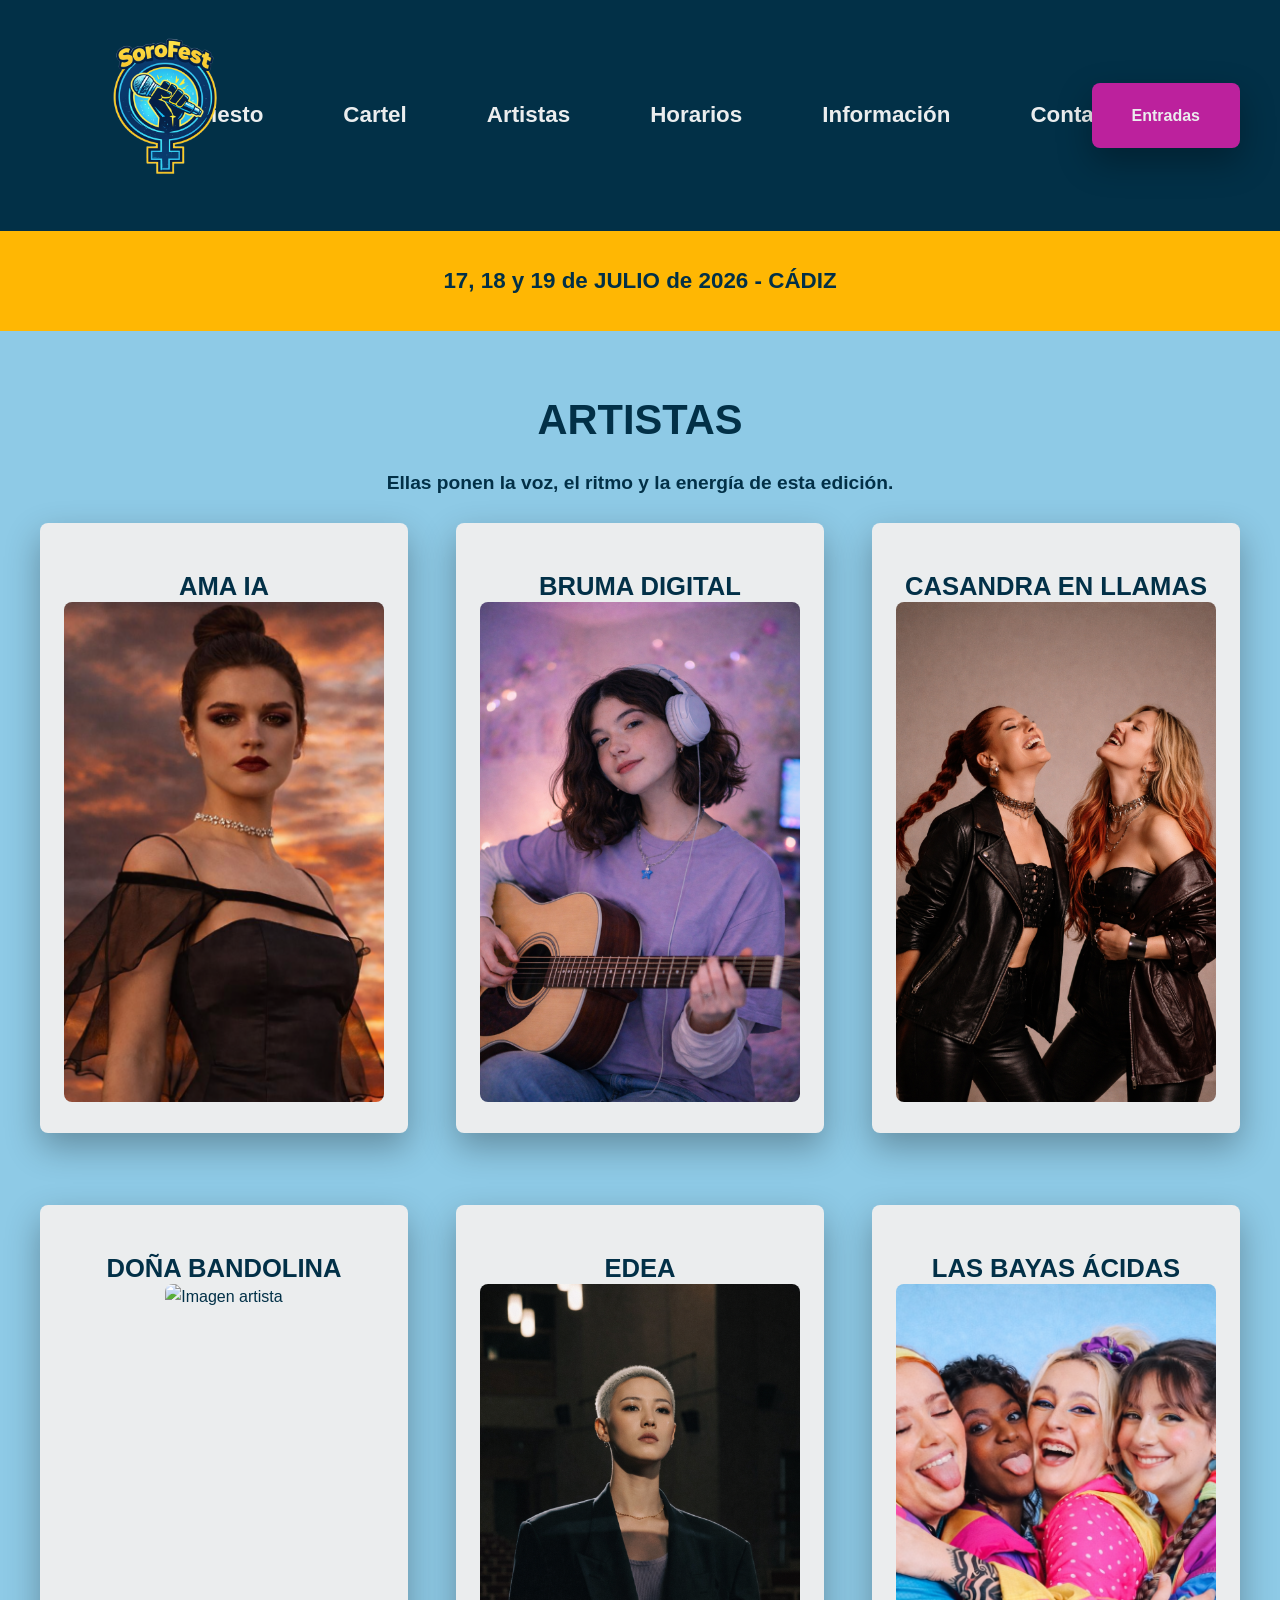
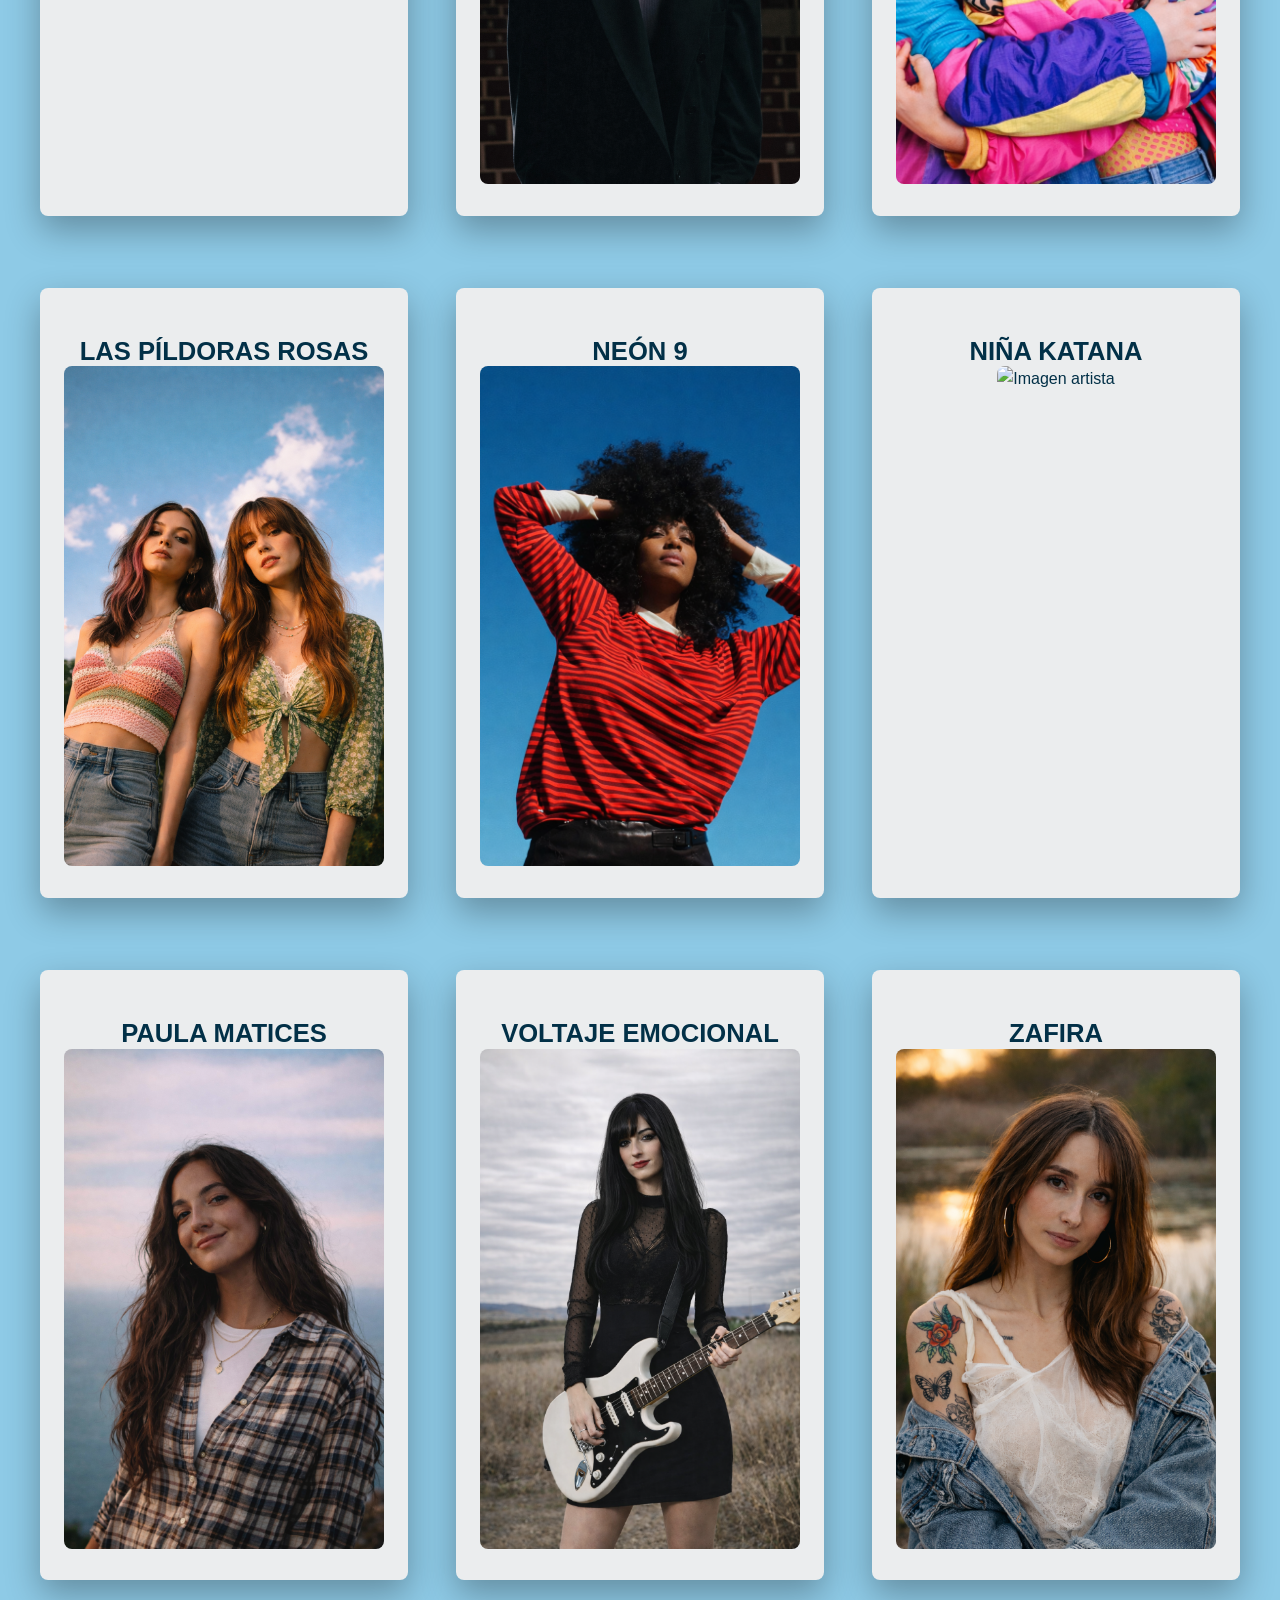
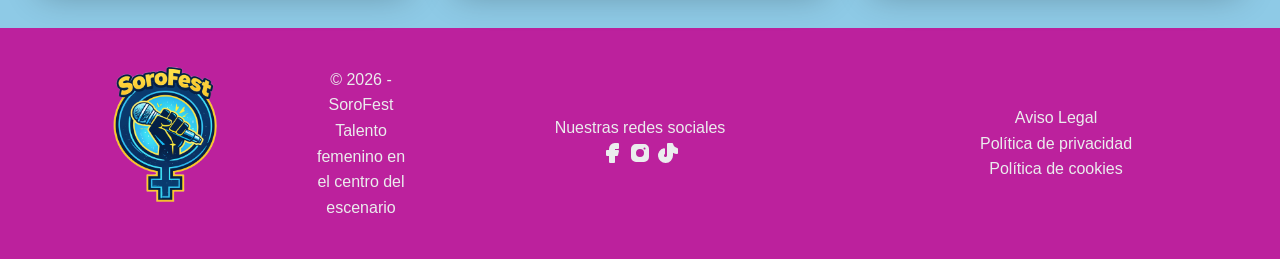
==== commit b2b33227: "style: se añaden textos bajo títulos de página y se les da estilos propios" ====
--- a/web/artistas.html
+++ b/web/artistas.html
@@ -37,6 +37,7 @@
         </section>
         <section class="artist-container">
             <h1>Artistas</h1>
+            <p class="p-header">Ellas ponen la voz, el ritmo y la energía de esta edición.</p>
             <div class="grid-card">
                 <article class="artist-card">
                         <h3>Ama IA</h3>
--- a/web/styles.css
+++ b/web/styles.css
@@ -98,6 +98,13 @@
     font-size: 1rem;;
 }
 
+.p-header {
+  font-size: 1.2rem;
+  text-align: center;
+  font-weight: bold;
+  margin-top: var(--space-3);
+}
+
 /* ESTILOS BOTONES */
 
 .btn {
@@ -299,12 +306,7 @@
 /* ESTILO CARTEL */
 .festival-lineup-poster {
   background: var(--bg-color);
-  padding: var(--space-6) var(--space-4) var(--space-10);
-}
-
-.lineup-title {
-  margin: 0 0 var(--space-4);
-  text-align: center;
+  padding: var(--space-3) var(--space-4) var(--space-10);
 }
 
 .lineup-inner {
@@ -433,287 +435,86 @@
   color: var(--color-principal);
 }
 
-/* ESTILO SECCIÓN INFORMACIÓN */
-
-.info {
-  display: flex;
-  flex-direction: column;
-  gap: 40px;
-}
-
-.header-info {
-  display: flex;
-  flex-direction: column;
-  padding: 20px;
+/* ESTILOS ARTISTAS */
+.artist-container {
+  padding: var(--space-6) var(--space-4) var(--space-8);
+}
+
+.artist-container h1 {
+  width: min(90%, 900px);
+  margin: 0 auto;
+}
+
+.grid-card {
+  display: grid;
+  grid-template-columns: repeat(3, minmax(0, 1fr));
+  gap: var(--space-5);
+  max-width: 1200px;
+  margin: 0 auto;
   
 }
 
-.header-info h2 {
-  text-align: center;
-  margin: 0 auto;
-  padding: 12px;
-}
-
-.imgs-info {
-  display: grid;
-  grid-template-columns: repeat(2, minmax(0, 1fr));
-  gap: 24px;
-  max-width: 100%;
-  align-items: center;
-
-}
-
-.maps {
-  height: auto;
-  margin: 20px;
-  display: flex;
-  flex-direction: column;
-  align-items: center;
-  justify-content: center;
-  overflow: hidden;
-  padding: 20px;
-}
-
-.maps h3 {
-  margin-bottom: 20px;
-}
-
-.imgs-info img {
-  display: block;
-  width: 100%;
-  height: 100%;
-  object-fit: contain;
-  display: block;
-}
-
-.location {
-  display: flex;
-  flex-direction: column;
-  padding: 20px;
-  text-align: center;
-  gap: 20px;
-  margin-bottom: 40px;
-}
-
-.location a {
+.artist-card {
+  margin-top: var(--space-3);
+  background-color: var(--color-text);
+  border-radius: var(--border-radius);
+  padding: var(--space-3);
+  box-shadow: var(--shadow);
+  text-align: center;
+}
+
+.artist-card img {
+  width: 100%;
+  height: 500px;
+  object-fit: cover;
+  border-radius: var(--border-radius);
+  
+}
+
+.artist-card  h3{
+  text-transform: uppercase;
+  margin: var(--space-3) 0 0;
   color: var(--color-principal);
-}
-
-.location a:hover{
-  color: var(--color-banda);
-}
-
-.location iframe {
-  border: 5px solid var(--color-banda);
-}
-
-.faqs-container {
-  width: 100%;
-  max-width: 700px;
-  margin: 0 auto;
-  margin-bottom: 60px;
-}
-
-.faqs-container h2 {
-  text-align: center;
-  margin-bottom: 20px;
-}
-
-.faqs-container details {
-  border: 1px solid var(--color-principal);
-  border-radius: 16px;
-  margin-bottom: 1rem;
-  background-color: var(--color-principal);
-  overflow: hidden;
-  color: var(--color-text);
-  
-}
-
-.faqs-container summary {
-  list-style: none;
-  cursor: pointer;
-  padding: 1rem 1.25rem;
-  font-weight: 700;
-  text-transform: uppercase;
-  position: relative;
-  color: var(--color-destacado)
-}
-
-.faqs-container p {
-  margin-bottom: 20px;
-}
-
-.faqs-container summary::-webkit-details-marker {
-  display: none;
-}
-
-.faqs-container summary::marker {
-  display: none;
-}
-
-.faqs-container summary::after {
-  content: "+";
-  position: absolute;
-  right: 20px;
-  top: 50%;
-  transform: translateY(-50%) rotate(0deg);
-  font-size: 32px;
-  line-height: 1;
-  transition: transform 0.4s ease;
-}
-
-.faqs-container details[open] summary::after {
-  transform: translateY(-50%) rotate(135deg);
-}
-
-.faqs-container ul {
-  margin: 0;
-  padding: 0 1.25rem 1rem;
-  list-style: none;
-}
-
-.info > .location,
-.info > .faqs-container {
-    position: relative;
-    margin-top: 3rem;
-    padding-top: 3rem;
-}
-
-.info > .location::before,
-.info > .faqs-container::before {
-    content: "";
-    position: absolute;
-    top: 0;
-    left: 10%;
-    width: 80%;
-    height: 1px;
-    background-color: var(--color-principal);
-}
-
-/* ESTILO SECCIÓN FORM */
-
-.contact-section{
-    margin: 0 auto;
-    margin-bottom: 60px;
-    margin-top: 40px;
-}
-
-.contact-header {
-    color: var(--color-principal);
-    text-align: center;
-}
-
-.form {
-    margin: 0 auto;
-    max-width: 900px;
-    width: 90%;
-    margin-top: 12px;
-    padding: 40px 40px;
-    display: flex;
-    flex-direction: column;
-    align-items: center;
-    gap: 12px;
-    margin-bottom: 12px;
-    font-size: 1rem;
-    background-color: var(--color-text);
-    border-radius: var(--border-radius);
-    box-shadow: var(--shadow);
-}
-
-.form label {
-    width: 100%;
-    max-width: 700px;
-    margin-bottom: 20px;
-    text-align: left;
-    color: var(--color-secundario);
-    font-weight: bold;
-    line-height: 40px;
-}
-
-.form input,
-.form textarea {
-    width: 100%;
-    max-width: 700px;
-    border-radius: var(--border-radius);
-    border: 1px solid rgba(255, 255, 255, .14);
-    padding: 12px;
-    font-size: 1rem;
-    box-shadow: var(--shadow);
-}
-
-.form textarea {
-    min-height: 120px;
-    resize: none;
-}
-
-.form select {
-    width: 100%;
-    padding: 10px;
-    border-radius: var(--border-radius);
-    border: 1px solid rgba(255, 255, 255, .14);
-    padding: 12px;
-    font-size: 1rem;
-    color:#767c86;
-    box-shadow: var(--shadow);
-}
-
-.form input:focus,
-.form textarea:focus,
-.form select:focus {
-    outline: none;
-    border-color: var(--color-secundario);
-    box-shadow: var(--shadow);
-}
-
-.btn-enviar {
-    background-color: var(--color-secundario);
-    color: var(--color-text);
-    padding: 20px 40px;
-    border-radius: var(--border-radius);
-    font-weight: bold;
-    box-shadow: var(--shadow);
-    cursor: pointer;
-    font-size: 1rem;
-    border:none;
-}
-
-.btn-enviar:hover {
-    background-color: var(--color-principal);
-    color: var(--color-text);
+  font-size: 1.6rem;
+}
+
+.artist-card p {
+  color: var(--color-secundario);
+  font-size: 1.2rem;
 }
 
 /* ESTILOS HORARIOS */
 .schedule {
-      margin: 40px;
-    }
+  padding: var(--space-6) var(--space-4) var(--space-8);
+}
+
+.title-schedule,
+.info-schedule {
+  width: min(90%, 900px);
+  margin-left: auto;
+  margin-right: auto;
+  margin-bottom: 20px;
+  text-align: center;
+}
 
 .container-days {
-    display: grid;
-    grid-template-columns: repeat(3, minmax(0, 1fr));
-    gap: 24px;
-    margin-bottom: 100px;
-}
-
-.title-schedule {
-    text-align: center;
-    margin-bottom: 8px;
-}
-
-.info-schedule {
-    text-align: center;
-    margin-bottom: 40px;
+  display: grid;
+  grid-template-columns: repeat(3, minmax(0, 1fr));
+  gap: var(--space-5);
+  max-width: 1400px;
+  margin: 0 auto;
 }
 
 .day {
-    border-radius: var(--border-radius);
-    overflow: hidden;
-    box-shadow: var(--shadow);
+  overflow: hidden;
+  border-radius: var(--border-radius);
+  box-shadow: var(--shadow);
 }
 
 .day-header {
-    background: var(--color-principal);
-    color: var(--color-text);
-    padding: 22px 22px 18px;
+  background: var(--color-principal);
+  color: var(--color-text);
+  padding: var(--space-4) var(--space-4) var(--space-3);
 }
 
 .day-date {
@@ -725,155 +526,380 @@
 }
 
 .day-stage {
-    display: inline-block;
-    margin-top: 12px;
-    padding: 8px 12px;
-    border-radius: 999px;
-    background: var(--color-destacado);
-    color: var(--color-principal);
-    font-weight: 900;
-    text-transform: uppercase;
-    font-size: 0.78rem;
-    letter-spacing: 0.08em;
+  display: inline-block;
+  margin-top: var(--space-2);
+  padding: var(--space-1) var(--space-2);
+  border-radius: var(--border-radius);
+  background: var(--color-destacado);
+  color: var(--color-principal);
+  font-weight: 900;
+  text-transform: uppercase;
+  font-size: 0.78rem;
+  letter-spacing: 0.08em;
 }
 
 .day-content {
-    padding: 40px;
+  padding: 40px;
 }
 
 .bar {
-    display: grid;
-    grid-template-columns: 110px 1fr;
-    gap: 14px;
-    align-items: center;
-    padding: 14px 12px;
-    border-radius: var(--border-radius);
-    background: rgba(255, 255, 255, 0.28);
+  display: grid;
+  grid-template-columns: 110px 1fr;
+  gap: var(--space-2);
+  align-items: center;
+  padding: var(--space-2);
+  border-radius: var(--border-radius);
+  background: rgba(255, 255, 255, 0.28);
 }
 
 .bar + .bar {
-    margin-top: 12px;
+  margin-top: 12px;
 }
 
 .bar-time {
-    display: inline-flex;
-    justify-content: center;
-    align-items: center;
-    min-height: 48px;
-    padding: 8px 10px;
-    border-radius: var(--border-radius);
-    background: var(--color-banda);
-    color: var(--color-text);
-    font-weight: 900;
-    text-align: center;
-    line-height: 1.1;
-    font-size: 0.92rem;
+  display: inline-flex;
+  justify-content: center;
+  align-items: center;
+  min-height: 48px;
+  padding: var(--space-1) var(--space-2);
+  border-radius: var(--border-radius);
+  background: var(--color-banda);
+  color: var(--color-text);
+  font-weight: 900;
+  text-align: center;
+  line-height: 1.1;
+  font-size: 0.92rem;
 }
 
 .bar-artist {
-    font-weight: 900;
-    color: var(--color-principal);
-    font-size: 1.08rem;
-    text-transform: uppercase;
-}
-
-.img-footer {
-    width: 100%;   
-}
-
-.img-footer img {
-    display: block;
-    width: 100%;
-    height: 100%;
-}
+  font-weight: 900;
+  color: var(--color-principal);
+  font-size: 1.08rem;
+  text-transform: uppercase;
+}
+
+.container-download {
+  display: flex;
+  justify-content: center;
+  margin-top: var(--space-6);
+}
+
+.container-download a {
+  background-color: var(--color-banda);
+  color: var(--color-text);
+  padding: var(--space-2) var(--space-3);
+  border-radius: 900px;
+  text-transform: uppercase;
+}
+
+/* ESTILO SECCIÓN INFORMACIÓN */
+
+.info {
+  display: flex;
+  flex-direction: column;
+  padding: var(--space-6) var(--space-4) var(--space-8);
+}
+
+.header-info {
+  display: flex;
+  flex-direction: column;
+  gap: var(--space-2);
+  margin: var(--space-6);
   
-.container-download {
-    display: flex;
-    justify-content: center;
-    margin-bottom: 40px;
-}
-  .container-download a {
-    background-color: var(--color-banda);
-    color: var(--color-text);
-    padding: 10px 10px;
-    border-radius: 900px;
-    text-transform: uppercase;
-}
-
-/* ESTILOS ARTISTAS */
-.artist-container {
-  margin: 0 auto 80px;
-  padding: 40px 40px;
-  
-}
-
-.artist-container h2 {
-  font-size: 1.6rem;
-  text-align: center;
-  margin-bottom: 40px;
-}
-
-.grid-card {
+}
+
+.header-info h2 {
+  text-align: center;
+  margin: 0 auto;
+}
+
+.imgs-info {
   display: grid;
-  grid-template-columns: repeat(4, 1fr);
-  gap: 20px;
-  
-}
-
-.artist-card {
-  background-color: var(--color-text);
-  border-radius: var(--border-radius);
-  padding: 16px;
-  box-shadow: var(--shadow);
-  margin: 8px;
-  text-align: center;
-}
-
-.artist-card img {
-  width: 100%;
-  height: 500px;
-  object-fit: cover;
-  border-radius: var(--border-radius);
-}
-
-.artist-card  h3{
-  text-transform: uppercase;
-  margin: 16px 20px;
-  color: var(--color-principal);
-  font-size: 1.6rem;
-}
-
-.artist-card p {
-  color: var(--color-secundario);
-  font-size: 1.2rem;
-}
-
-/* ESTILOS SECCIÓN ENTRADAS */
-
-.tickets {
-  width: 90%;
+  grid-template-columns: repeat(2, minmax(0, 1fr));
+  gap: var(--space-3);
   max-width: 1400px;
   margin: 0 auto;
+  align-items: start;
+}
+
+.maps {
+  display: flex;
+  flex-direction: column;
+  align-items: center;
+  justify-content: center;
+  gap: var(--space-3);
+  padding: var(--space-4);
+  overflow: hidden;
+}
+
+.maps h3 {
+  margin: 0;
+}
+
+.imgs-info img {
+  display: block;
+  width: 100%;
+  height: 100%;
+  object-fit: contain;
+  display: block;
+}
+
+.location {
+  position: relative;
+  display: flex;
+  flex-direction: column;
+  padding: 20px;
+  text-align: center;
+  gap: 20px;
+  margin-bottom: 40px;
+}
+
+.location a {
+  color: var(--color-principal);
+}
+
+.location a:hover{
+  color: var(--color-banda);
+}
+
+.location iframe {
+  border: 5px solid var(--color-banda);
+}
+
+.faqs-container {
+  position: relative;
+  width: min(100%, 700px);
+  margin: 0 auto;
+}
+
+.faqs-container h2 {
+  text-align: center;
+  margin-bottom: 20px;
+}
+
+.faqs-container details {
+  margin-bottom: var(--space-3);
+  border: 1px solid var(--color-principal);
+  border-radius: var(--border-radius);
+  background-color: var(--color-principal);
+  overflow: hidden;
+  color: var(--color-text);
+  
+}
+
+.faqs-container summary {
+  list-style: none;
+  cursor: pointer;
+  padding: var(--space-3) var(--space-4);
+  font-weight: 700;
+  text-transform: uppercase;
+  position: relative;
+  color: var(--color-destacado)
+}
+
+.faqs-container p {
+  margin-bottom: var(--space-4);
+}
+
+.faqs-container summary::-webkit-details-marker {
+  display: none;
+}
+
+.faqs-container summary::marker {
+  display: none;
+}
+
+.faqs-container summary::after {
+  content: "+";
+  position: absolute;
+  right:  var(--space-4);
+  top: 50%;
+  transform: translateY(-50%) rotate(0deg);
+  font-size: 32px;
+  line-height: 1;
+  transition: transform 0.4s ease;
+}
+
+.faqs-container details[open] summary::after {
+  transform: translateY(-50%) rotate(135deg);
+}
+
+.faqs-container ul {
+  margin: 0;
+  padding: 0 var(--space-4) var(--space-3);
+  list-style: none;
+}
+
+.info > .location,
+.info > .faqs-container {
+  position: relative;
+  margin-top: 3rem;
+  padding-top: 3rem;
+}
+
+.info > .location::before,
+.info > .faqs-container::before {
+  content: "";
+  position: absolute;
+  top: 0;
+  left: 10%;
+  width: 80%;
+  height: 1px;
+  background-color: var(--color-principal);
+}
+
+.maps .map-download {
+  background-color: var(--color-banda);
+  color: var(--color-text);
+  padding: var(--space-2) var(--space-2);
+  border-radius: 999px;
+  text-transform: uppercase;
+  font-size: 0.95rem;
+  font-weight: 700;
+}
+
+
+/* ESTILO SECCIÓN FORM */
+
+.contact-section{
+  padding: var(--space-6) var(--space-4) var(--space-8);
+}
+
+.contact-header {
+  width: min(90%, 900px);
+  margin: 0 auto var(--space-5);
+  color: var(--color-principal);
+  text-align: center;
+}
+
+.contact-header p {
+  margin-top: var(--space-3);
+}
+
+.form {
+  display: flex;
+  flex-direction: column;
+  gap: var(--space-4);
+  margin: 0 auto;
+  width: min(90%, 900px);
+  padding: var(--space-7);
+  font-size: 1rem;
+  background-color: var(--color-text);
+  border-radius: var(--border-radius);
+  box-shadow: var(--shadow);
+}
+
+.form label {
+  display: flex;
+  flex-direction: column;
+  gap: var(--space-2);
+  width: 100%;
+  text-align: left;
+  color: var(--color-secundario);
+  font-weight: bold;
+  font-size:large;
+}
+
+.form input,
+.form textarea {
+  width: 100%;
+  border-radius: var(--border-radius);
+  border: 1px solid rgba(255, 255, 255, .14);
+  padding: var(--space-3);
+  font-size: 1rem;
+  box-shadow: var(--shadow);
+}
+
+.form textarea {
+  min-height: 120px;
+  resize: none;
+}
+
+.form select {
+  width: 100%;
+  padding: 10px;
+  border-radius: var(--border-radius);
+  border: 1px solid rgba(255, 255, 255, .14);
+  padding: 12px;
+  font-size: 1rem;
+  color:#767c86;
+  box-shadow: var(--shadow);
+}
+
+.form input:focus,
+.form textarea:focus,
+.form select:focus {
+  outline: none;
+  border-color: var(--color-secundario);
+  box-shadow: var(--shadow);
+}
+
+.btn-enviar {
+  align-self: center;
+  width: auto;
+  min-width: 100px;
+  background-color: var(--color-secundario);
+  color: var(--color-text);
+  padding: var(--space-4) var(--space-6);
+  border-radius: var(--border-radius);
+  font-weight: bold;
+  box-shadow: var(--shadow);
+  cursor: pointer;
+  font-size: 1rem;
+  border:none;
+}
+
+.btn-enviar:hover {
+  background-color: var(--color-principal);
+  color: var(--color-text);
+}
+
+
+/* ESTILOS SECCIÓN ENTRADAS */
+
+.tickets {
+  width: min(90%, 1400px);
+  margin: 0 auto;
+  padding: var(--space-6) var(--space-6);
 }
 
 .header-tickets {
   text-align: center;
-  margin: 40px 40px;
-}
-
-.header-tickets img {
+  margin-bottom: var(--space-6);
+}
+
+.header-tickets h1 {
+  margin: 0 0 var(--space-3);
+}
+
+.header-tickets p {
+  margin: 0;
+}
+
+/*.header-tickets img {
   width: 100%;
   height: auto;
   max-width: 600px;
-}
+}*/
 
 .container-tickets {
   display:grid;
   grid-template-columns: 1fr 1fr;
   align-items: center;
-  gap: 60px;
-  margin-top: 40px;
-
+  gap: var(--space-9);
+  margin-top: var(--space-6);
+
+}
+
+.ticket-img {
+  display: flex;
+  justify-content: center;
+}
+
+.ticket-img img {
+  width: 100%;
+  max-width: 600px;
+  height: auto;
 }
 
 .container-info {
@@ -882,8 +908,8 @@
   min-height: 100%;
   background: linear-gradient(180deg, var(--color-principal) 0%, #012635 100%);
   border: 3px solid var(--color-secundario);
-  border-radius: 24px;
-  padding: 28px 24px;
+  border-radius: var(--border-radius);
+  padding: var(--space-6) var(--space-5);
   box-shadow: 0 10px 30px var(--shadow);
   display: flex;
   flex-direction: column;
@@ -958,7 +984,7 @@
   color: var(--color-text);
   font-weight: 800;
   font-size: 1rem;
-  padding: 16px 20px;
+  padding: var(--space-3) var(--space-4);
   border-radius: var(--border-radius);
   transition: all 0.25s ease;
   text-transform: uppercase;
@@ -976,23 +1002,24 @@
 .authorization {
   display: flex;
   flex-direction: column;
-  text-align: center;
-  margin-top: 60px;
-  margin-bottom: 60px;
+  gap: var(--space-3);
+  text-align: center;
+  margin-top: var(--space-8);
   background-color: var(--color-text);
-  padding: 40px 40px;
+  padding: var(--space-7);
   border-radius: var(--border-radius);
 }
 
 .authorization a {
   background-color: var(--color-principal);
   color: var(--color-text);
-  margin: 0 auto;
-  max-width: 70%;
-  padding: 10px 10px;
-  margin-top: 20px;
-  border-radius: 900px;
+  padding: var(--space-2) var(--space-4);
+  margin-top: var(--space-3);
+  border-radius: var(--border-radius);
   text-transform: uppercase;
+  align-self: center;
+  width: auto;
+  min-width: 100px;
 }
 
 .authorization a:hover {
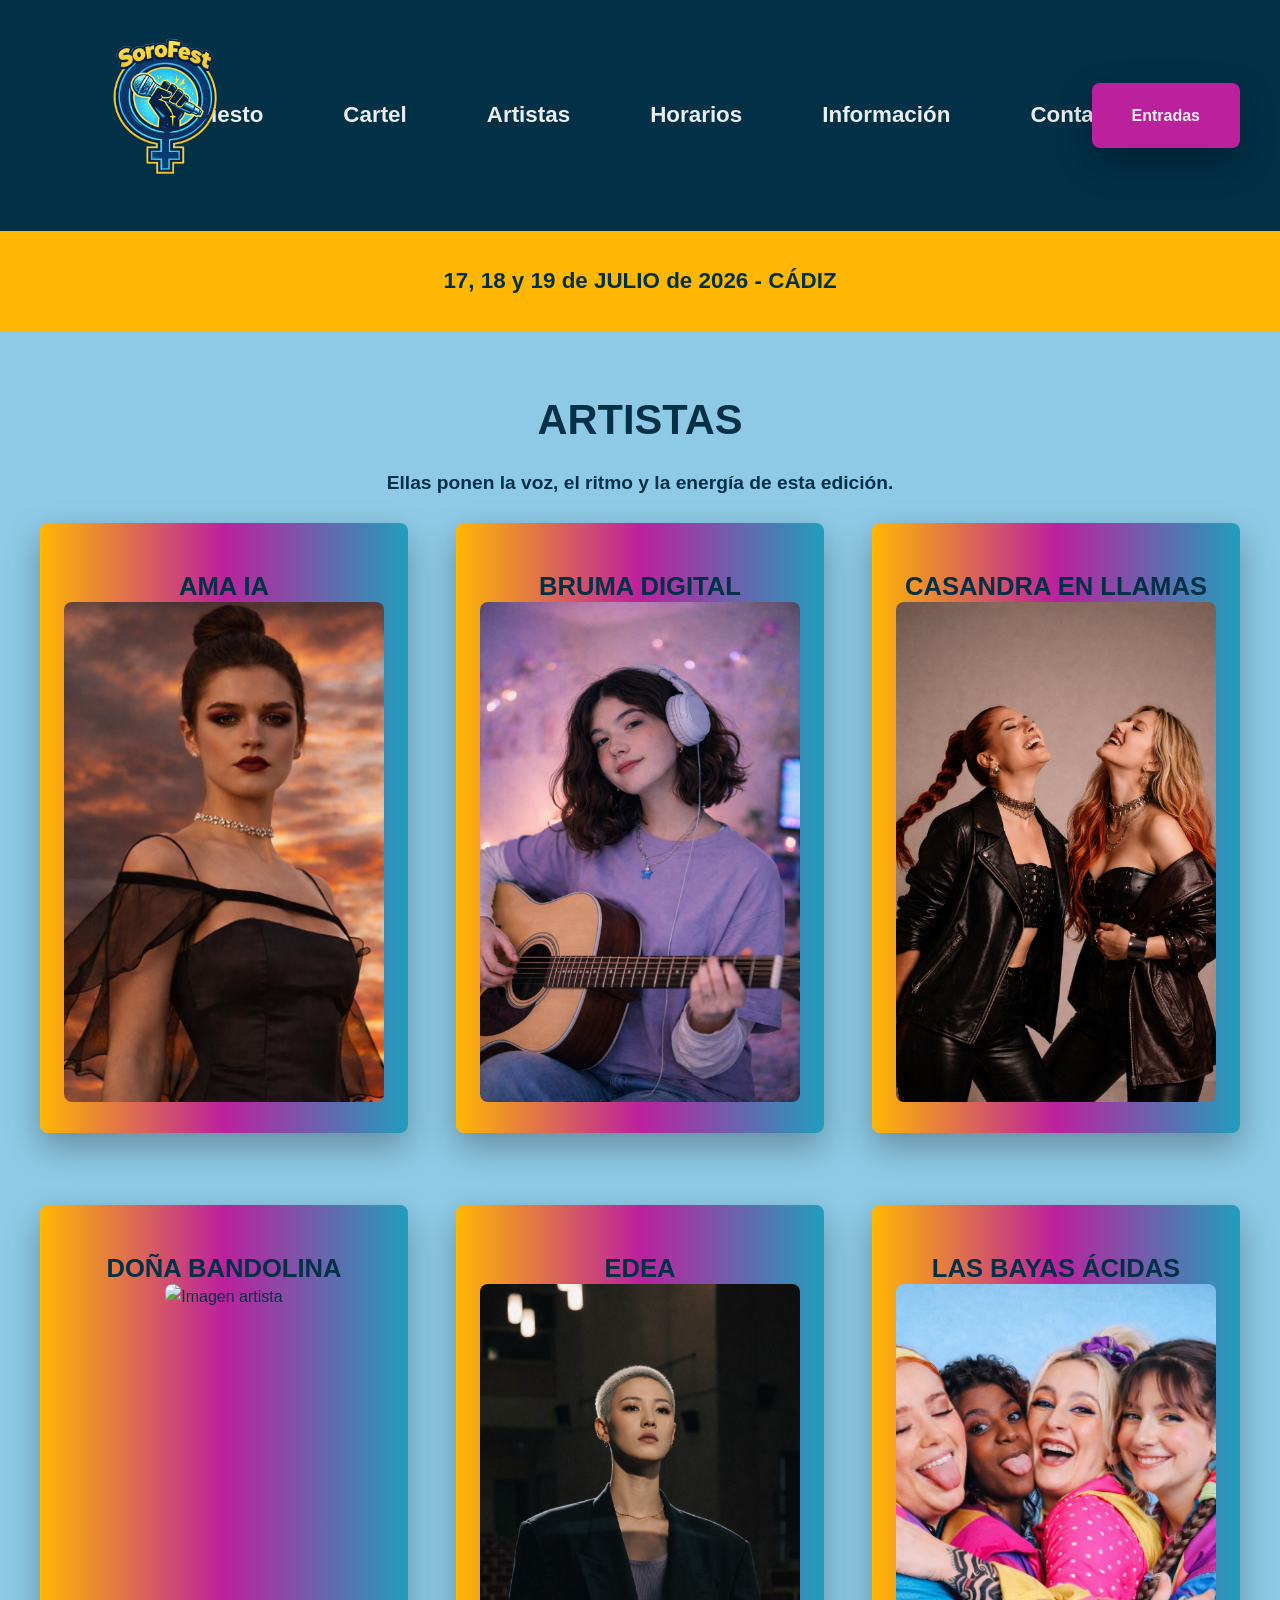
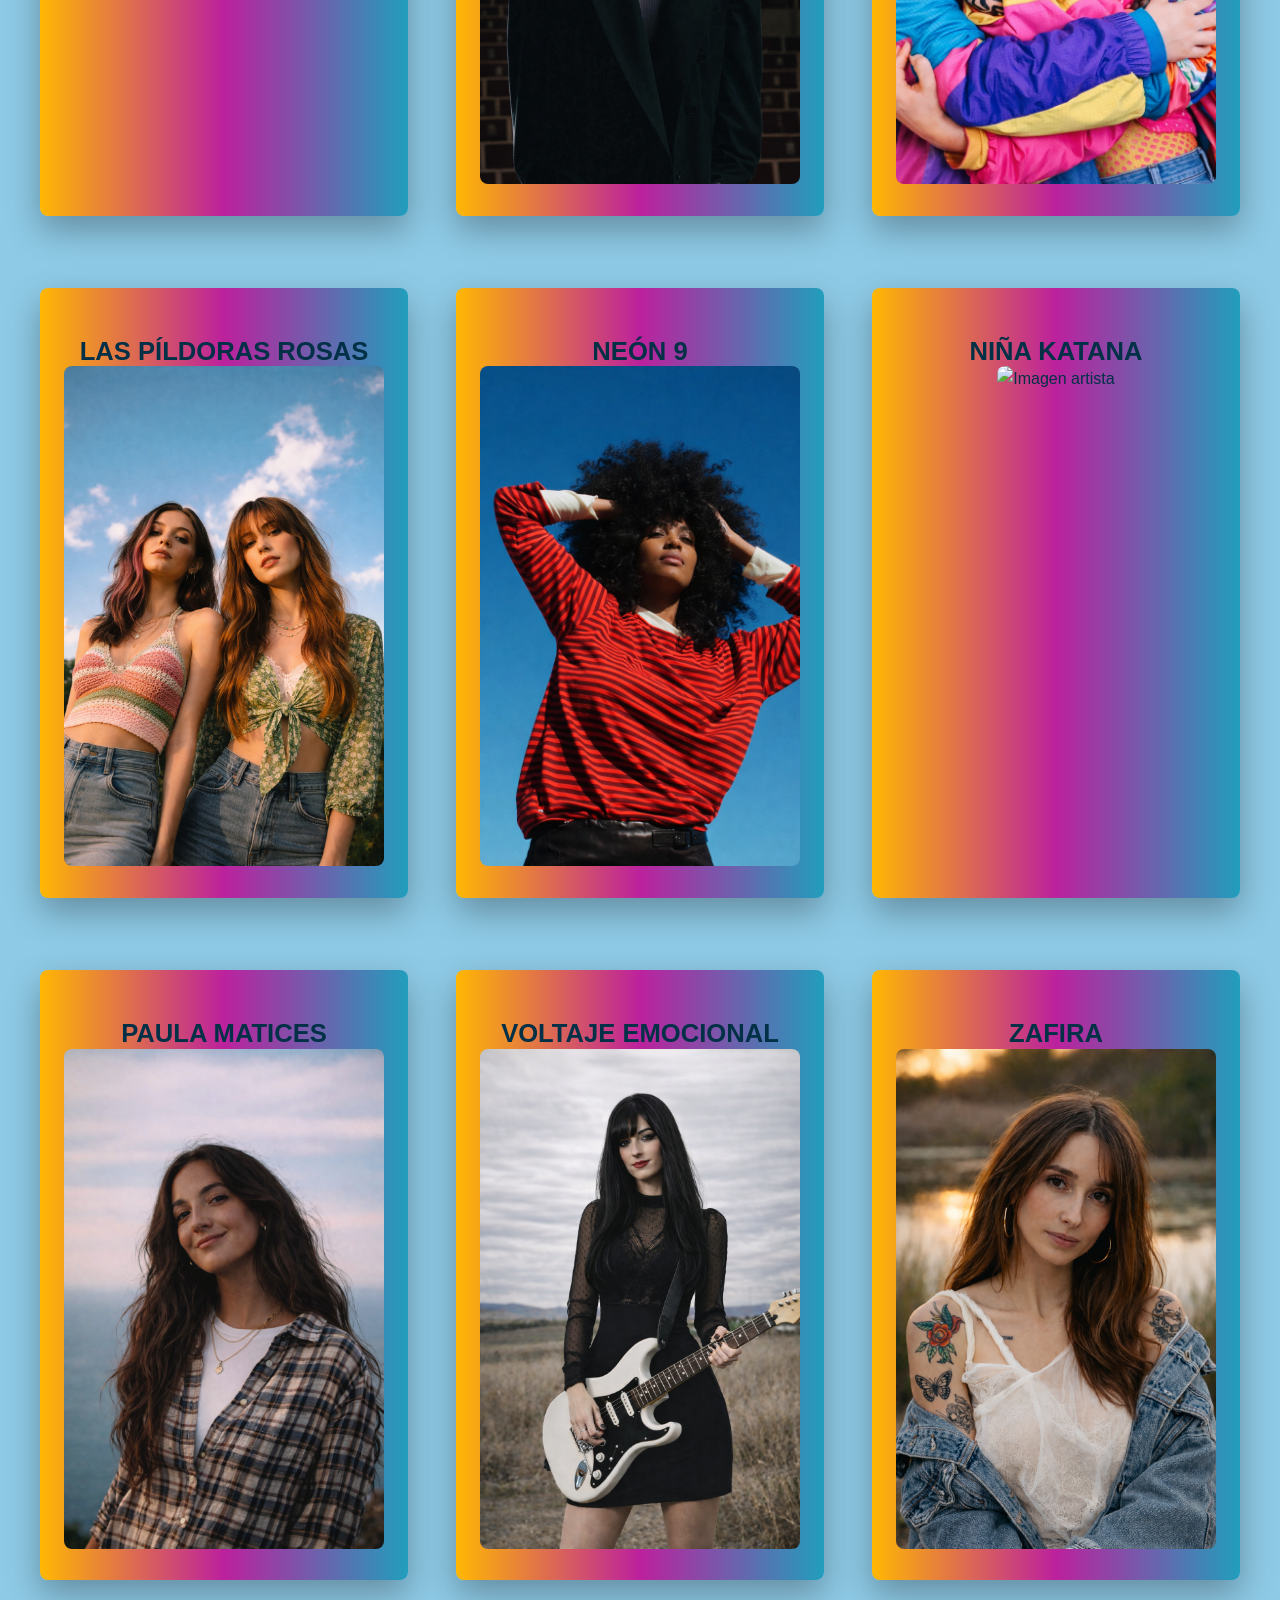
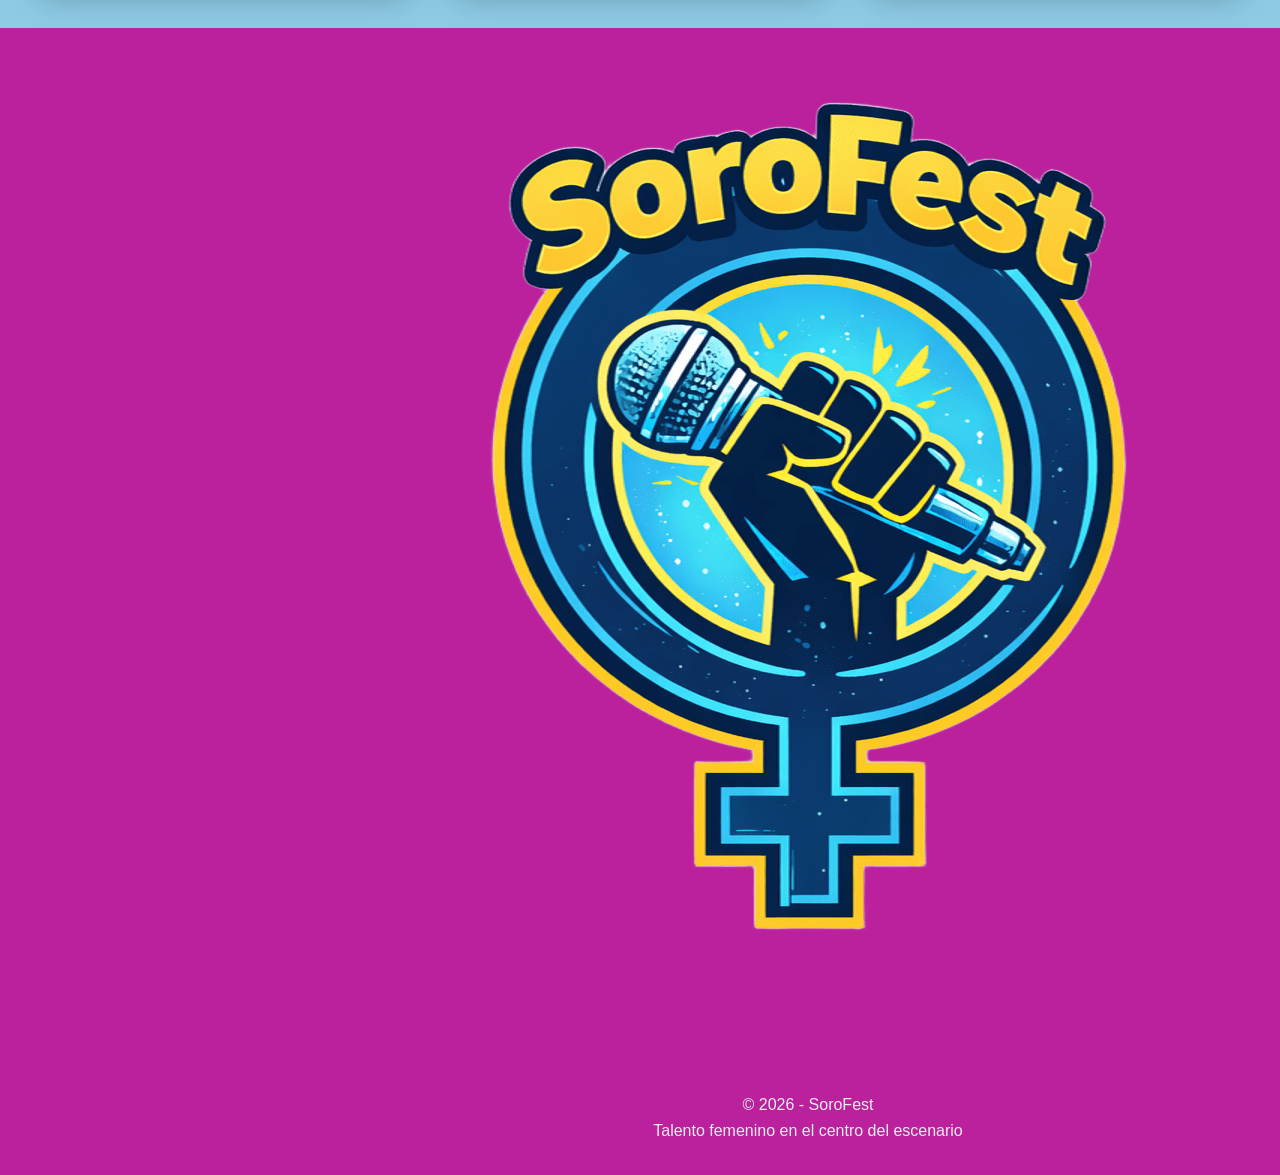
==== commit 95a87347: "refactor: se cambia nombre de clase para el logo del footer" ====
--- a/web/artistas.html
+++ b/web/artistas.html
@@ -93,7 +93,7 @@
         </section>
     </main>
     <footer class="footer">
-        <div class="logo">
+        <div class="footer-logo">
             <img src="assets/img/logo-sorofest.png" alt="Logo puño sujetando micrófono">
             <div class="footer-text">
                 <p>© 2026 - SoroFest</p>
--- a/web/styles.css
+++ b/web/styles.css
@@ -246,21 +246,16 @@
   bottom: 0;
   width: 100%;
   height: var(--space-9);
-  display: flex;
   z-index: 4;
-}
-
-.stripe {
-  height: 100%;
-  flex: 1;
-}
-
-.stripe-1 { background: var(--color-banda); }
-.stripe-2 { background: var(--color-principal); }
-.stripe-3 { background: var(--color-secundario); }
-.stripe-4 { background: var(--color-destacado); }
-
-.stripe-5 { background: var(--color-banda); }
+  background: linear-gradient(
+    90deg,
+    var(--color-banda) 0%,
+    var(--color-principal) 25%,
+    var(--color-secundario) 50%,
+    var(--color-destacado) 75%,
+    var(--color-banda) 100%
+  );
+}
 
 /* ESTILOS SECCIÓN FOOTER */
 
@@ -341,7 +336,11 @@
   text-transform: uppercase;
   letter-spacing: 0.12em;
   border-radius: var(--border-radius);
-  border: 4px solid var(--color-destacado);
+  border: 8px solid transparent;
+  background:
+    linear-gradient(var(--bg-color), var(--bg-color)) padding-box,
+    linear-gradient(90deg, var(--color-destacado), var(--color-banda), var(--color-secundario)) 
+    border-box;
   padding: var(--space-2) var(--space-4);
   text-align: center;
   position: relative;
@@ -456,7 +455,12 @@
 
 .artist-card {
   margin-top: var(--space-3);
-  background-color: var(--color-text);
+  background: linear-gradient(
+    90deg,
+    var(--color-destacado),
+    var(--color-banda),
+    var(--color-secundario)
+  );
   border-radius: var(--border-radius);
   padding: var(--space-3);
   box-shadow: var(--shadow);
@@ -614,20 +618,17 @@
 }
 
 .imgs-info {
-  display: grid;
-  grid-template-columns: repeat(2, minmax(0, 1fr));
-  gap: var(--space-3);
   max-width: 1400px;
   margin: 0 auto;
   align-items: start;
 }
 
 .maps {
-  display: flex;
-  flex-direction: column;
+  display: grid;
+  grid-template-columns: repeat(2, minmax(0, 1fr));
+  gap: var(--space-6);
   align-items: center;
   justify-content: center;
-  gap: var(--space-3);
   padding: var(--space-4);
   overflow: hidden;
 }
@@ -662,8 +663,21 @@
   color: var(--color-banda);
 }
 
-.location iframe {
-  border: 5px solid var(--color-banda);
+.map-frame {
+  padding: 10px;
+  background: linear-gradient(
+    90deg,
+    var(--color-destacado),
+    var(--color-banda),
+    var(--color-secundario)
+  );
+  border-radius: var(--border-radius);
+}
+
+.map-frame iframe {
+  display: block;
+  border: 0;
+  border-radius: var(--border-radius);
 }
 
 .faqs-container {
@@ -748,7 +762,14 @@
   background-color: var(--color-principal);
 }
 
-.maps .map-download {
+.container-download {
+  display: flex;
+  justify-content: center;
+  margin-top: var(--space-6);
+}
+
+
+.map-download {
   background-color: var(--color-banda);
   color: var(--color-text);
   padding: var(--space-2) var(--space-2);
@@ -820,7 +841,7 @@
   padding: 10px;
   border-radius: var(--border-radius);
   border: 1px solid rgba(255, 255, 255, .14);
-  padding: 12px;
+  padding: var(--space-3);
   font-size: 1rem;
   color:#767c86;
   box-shadow: var(--shadow);
@@ -865,7 +886,8 @@
 
 .header-tickets {
   text-align: center;
-  margin-bottom: var(--space-6);
+  margin-bottom: var(--space-10);
+  padding-bottom: var(--space-10);
 }
 
 .header-tickets h1 {
@@ -876,17 +898,11 @@
   margin: 0;
 }
 
-/*.header-tickets img {
-  width: 100%;
-  height: auto;
-  max-width: 600px;
-}*/
-
 .container-tickets {
   display:grid;
-  grid-template-columns: 1fr 1fr;
+  grid-template-columns: repeat(3, 1fr);
   align-items: center;
-  gap: var(--space-9);
+  gap: var(--space-3);
   margin-top: var(--space-6);
 
 }
@@ -918,6 +934,43 @@
   position: relative;
   overflow: hidden;
   box-sizing: border-box;
+}
+
+.container-info-promo {
+  width: 100%;
+  max-width: 600px;
+  min-height: 100%;
+  background: linear-gradient(180deg, var(--color-banda) 0%, #012635 100%);
+  border: 3px solid var(--color-secundario);
+  border-radius: var(--border-radius);
+  padding: var(--space-6) var(--space-5);
+  box-shadow: 0 10px 30px var(--shadow);
+  display: flex;
+  flex-direction: column;
+  gap: 18px;
+  color: var(--color-text);
+  position: relative;
+  overflow: hidden;
+  box-sizing: border-box;
+}
+
+.container-info-promo h3 {
+  margin: 0;
+  font-size: 1.8rem;
+  font-weight: 800;
+  text-transform: uppercase;
+  color: var(--color-destacado);
+  letter-spacing: 1px;
+}
+
+.container-info-promo::before {
+  content: "";
+  position: absolute;
+  top: 0;
+  left: 0;
+  width: 100%;
+  height: 8px;
+  background: linear-gradient(90deg, var(--color-destacado), var(--color-banda), var(--color-secundario));
 }
 
 .container-info::before {
@@ -988,7 +1041,6 @@
   border-radius: var(--border-radius);
   transition: all 0.25s ease;
   text-transform: uppercase;
-  letter-spacing: 1px;
   box-shadow: 0 8px 18px var(--shadow);
 }
 
@@ -999,7 +1051,18 @@
   box-shadow: 0 12px 20px var(--shadow);
 }
 
+.container-info-promo .button {
+  background-color: var(--color-destacado);
+  color: var(--color-principal);
+}
+
+.container-info-promo .button:hover {
+  background-color: var(--color-secundario);
+}
+
+
 .authorization {
+  position: relative;
   display: flex;
   flex-direction: column;
   gap: var(--space-3);
@@ -1025,3 +1088,13 @@
 .authorization a:hover {
   background-color: var(--color-secundario);
 }
+
+.authorization::before {
+  content: "";
+  position: absolute;
+  top: -2.5rem;
+  left: 10%;
+  width: 80%;
+  height: 1px;
+  background-color: var(--color-principal);
+}
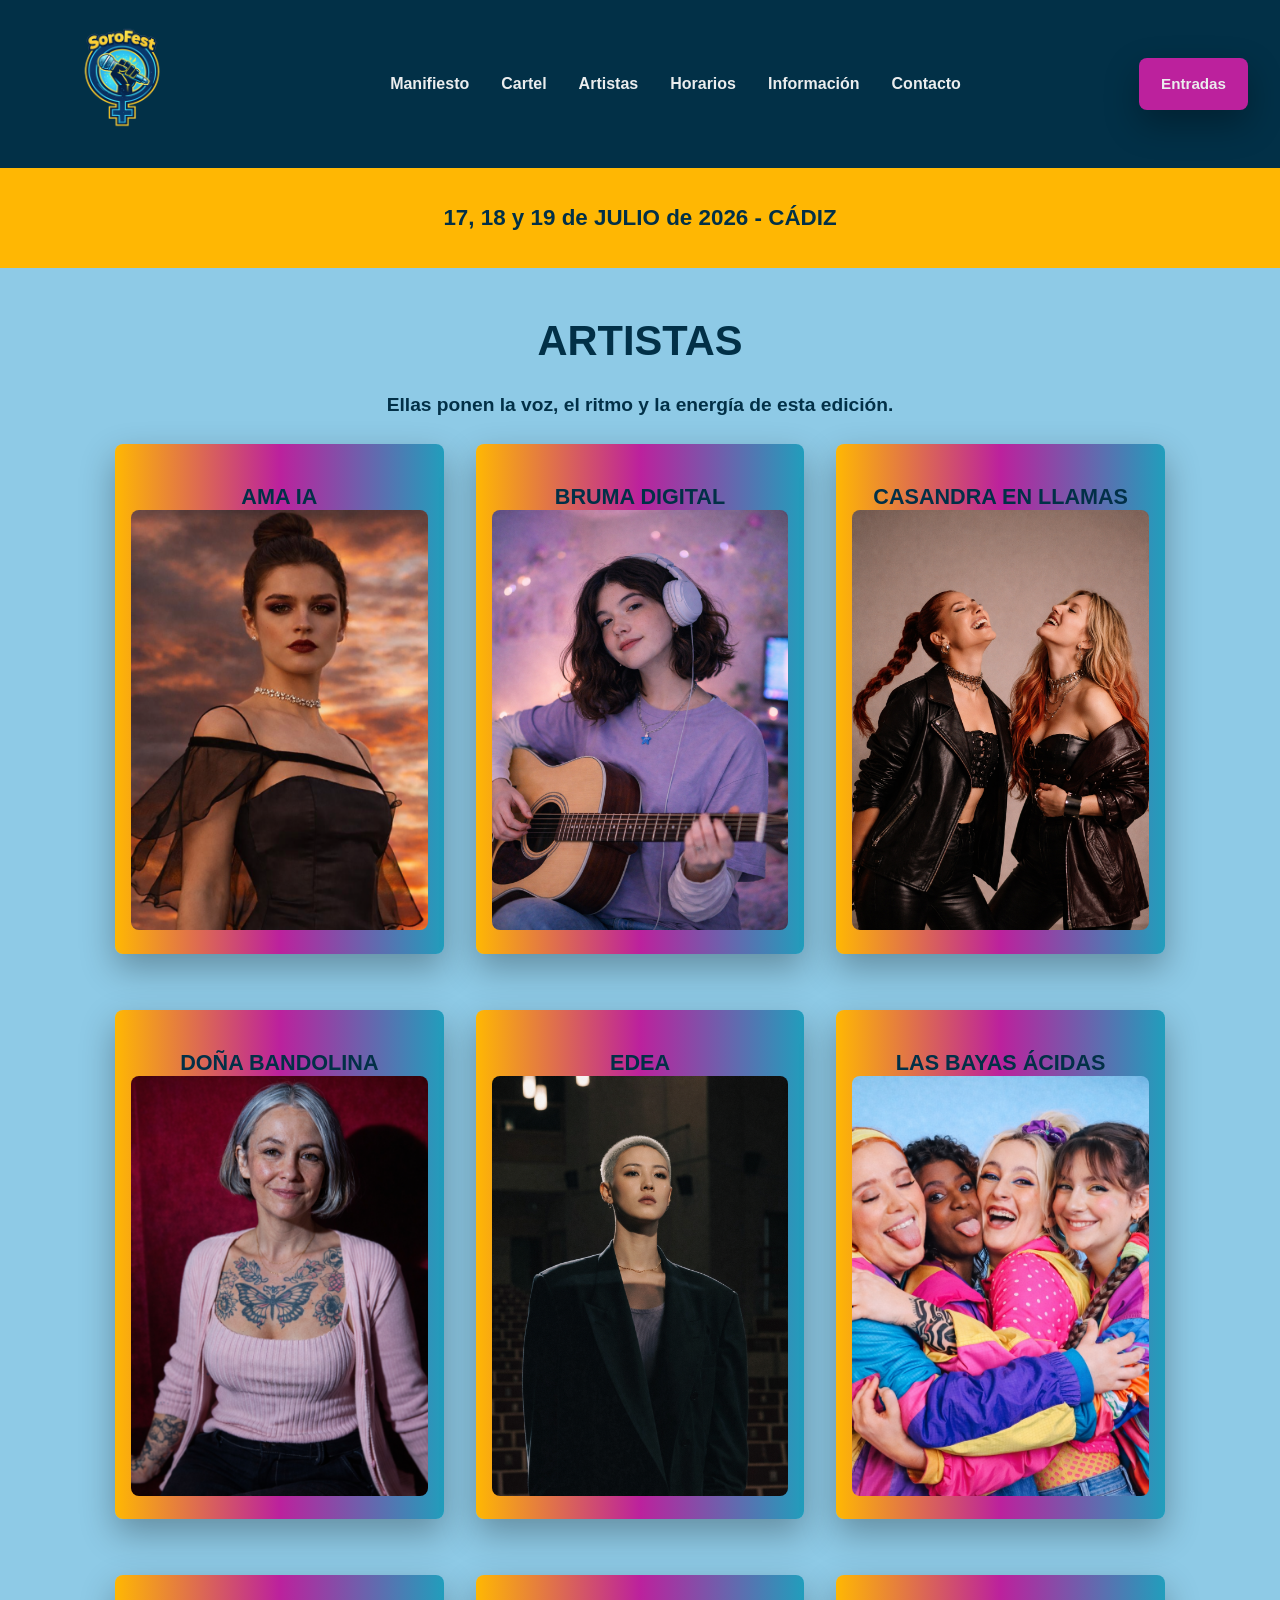
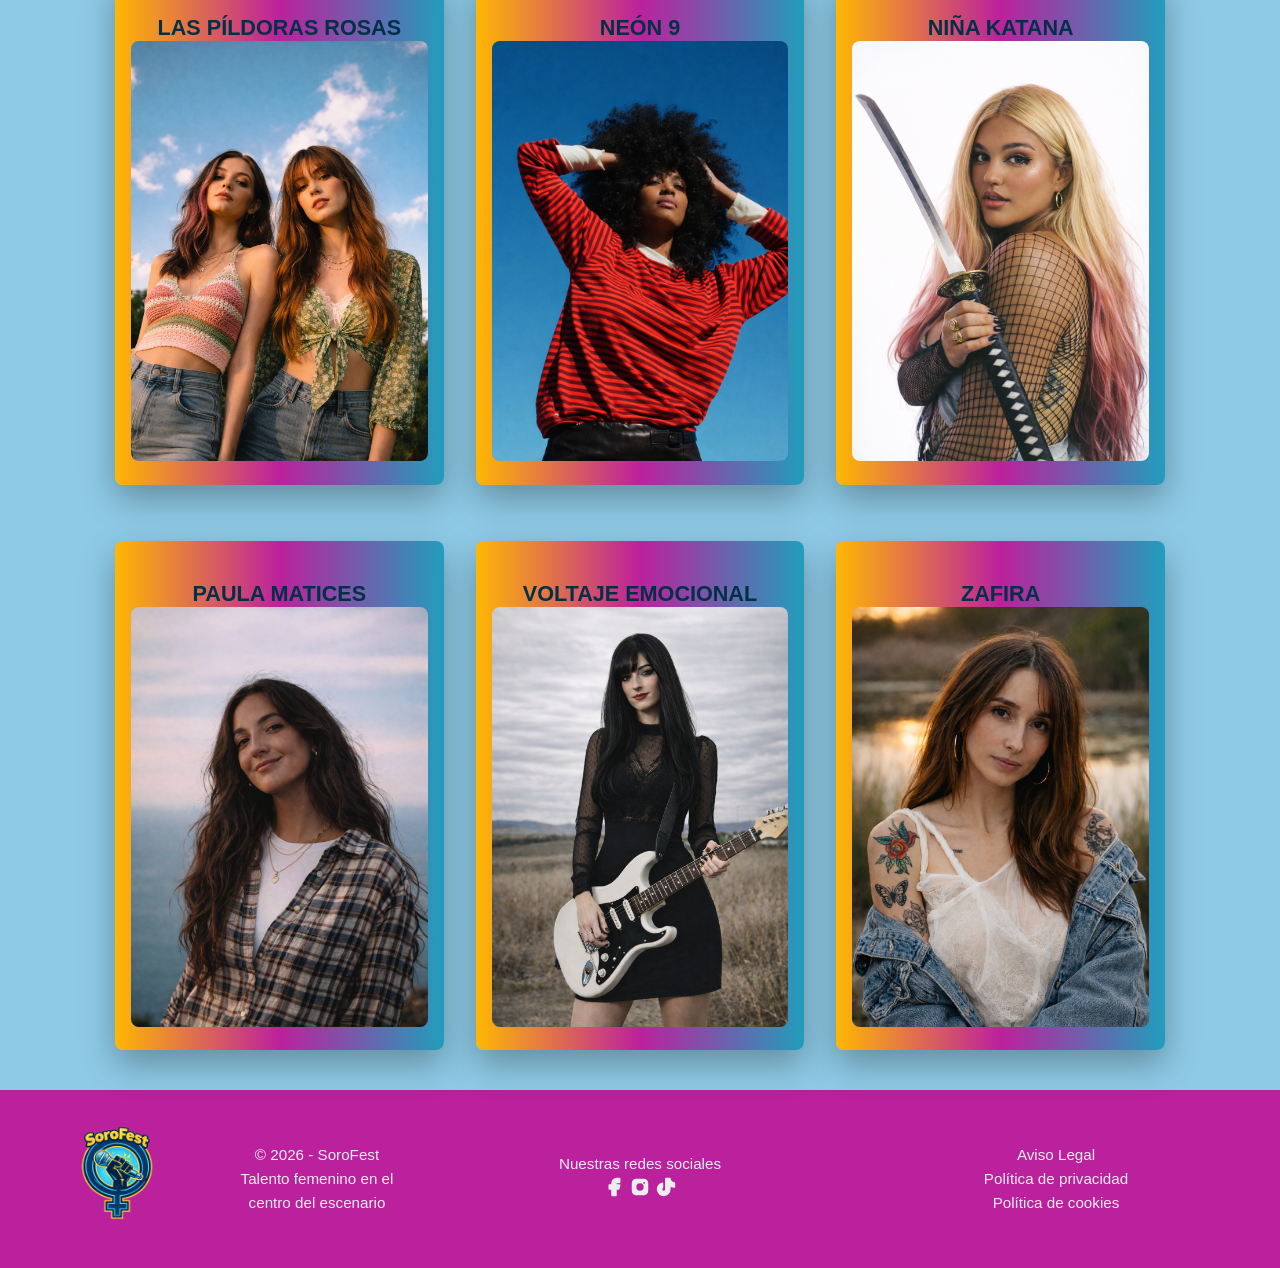
==== commit bd85df0a: "refactor: cambio en el nombre de las imágenes por fallo en la ñ al desplegar" ====
--- a/web/artistas.html
+++ b/web/artistas.html
@@ -54,7 +54,7 @@
                 </article>
                 <article class="artist-card">
                         <h3>Doña Bandolina</h3>
-                        <img src="assets/img/artists/doña-bandolina.png" alt="Imagen artista">
+                        <img src="assets/img/artists/dona-bandolina.png" alt="Imagen artista">
                 </article>
                 <article class="artist-card">
                         <h3>Edea</h3>
@@ -75,7 +75,7 @@
                 </article>
                 <article class="artist-card">
                         <h3>Niña Katana</h3>
-                        <img src="assets/img/artists/niña-katana.png" alt="Imagen artista">
+                        <img src="assets/img/artists/nina-katana.png" alt="Imagen artista">
                 </article>
                 <article class="artist-card">
                         <h3>Paula Matices</h3>
--- a/web/styles.css
+++ b/web/styles.css
@@ -248,13 +248,11 @@
   height: var(--space-9);
   z-index: 4;
   background: linear-gradient(
-    90deg,
-    var(--color-banda) 0%,
-    var(--color-principal) 25%,
-    var(--color-secundario) 50%,
-    var(--color-destacado) 75%,
-    var(--color-banda) 100%
-  );
+    90deg, 
+    var(--color-destacado), 
+    var(--color-banda), 
+    var(--color-secundario)
+  ) 
 }
 
 /* ESTILOS SECCIÓN FOOTER */
@@ -271,11 +269,17 @@
 
 }
 
-.logo {
-    display: flex;
-    flex-direction: row;
-    align-items: center;
-    gap: var(--space-3);
+.footer-logo {
+  display: flex;
+  flex-direction: row;
+  align-items: center;
+  gap: var(--space-3);
+}
+
+.footer-logo img {
+  width: 190px;
+  height: auto;
+  display: block;
 }
 
 .icon {
@@ -1098,3 +1102,1212 @@
   height: 1px;
   background-color: var(--color-principal);
 }
+
+
+/* MEDIA QUERIES */
+
+/* Móvil */
+@media (max-width: 768px) {
+
+  h1 {
+    font-size: 1.8rem;
+  }
+
+  h2 {
+    font-size: 1.4rem;
+  }
+
+  h3 {
+    font-size: 1.2rem;
+  }
+
+  h4 {
+    font-size: 1.1rem;
+  }
+
+  p {
+    font-size: 0.95rem;
+  }
+
+  .p-header {
+    font-size: 1rem;
+    margin-top: var(--space-2);
+    padding-inline: var(--space-2);
+  }
+
+  .btn {
+    padding: 14px 24px;
+    font-size: 0.95rem;
+    text-align: center;
+  }
+
+  .topbar {
+    flex-direction: column;
+    justify-content: center;
+    padding: var(--space-3) var(--space-2);
+    gap: var(--space-3);
+    text-align: center;
+  }
+
+  .topbar-left,
+  .topbar-right {
+    justify-content: center;
+    width: 100%;
+  }
+
+  .topbar-nav {
+    position: static;
+    transform: none;
+    width: 100%;
+    flex-direction: column;
+    justify-content: center;
+    gap: var(--space-2);
+    font-size: 1rem;
+  }
+
+  .logo img {
+    width: 160px;
+  }
+
+  .hero-topbar {
+    font-size: 1rem;
+    padding: var(--space-2);
+  }
+
+  .hero-content {
+    height: auto;
+    min-height: 70vh;
+    padding: var(--space-5) var(--space-2);
+  }
+
+  .hero-text {
+    gap: var(--space-4);
+    padding-inline: var(--space-2);
+  }
+
+  .hero-text h2 {
+    font-size: clamp(1.6rem, 8vw, 2.4rem);
+    line-height: 1.15;
+  }
+
+  .hero-text h3 {
+    font-size: 1rem;
+    line-height: 1.4;
+  }
+
+  .dates {
+    font-size: 1rem;
+    text-align: center;
+  }
+
+  .hero-bottombar {
+    height: 2.2rem;
+  }
+
+  .footer {
+    grid-template-columns: 1fr;
+    gap: var(--space-4);
+    padding: var(--space-4) var(--space-3);
+    text-align: center;
+  }
+
+  .footer-logo {
+    flex-direction: column;
+    justify-content: center;
+    gap: var(--space-3);
+  }
+
+  .footer-logo img {
+    width: 140px;
+    height: auto;
+  }
+
+  .footer-text {
+    text-align: center;
+    align-items: center;
+  }
+
+  .footer-icons {
+    gap: var(--space-2);
+  }
+
+  .footer-icons svg {
+    width: 22px;
+    height: 22px;
+  }
+
+  .footer-legal {
+    gap: var(--space-2);
+  }
+
+  .footer-text p,
+  .footer-icons p,
+  .footer-legal a {
+    font-size: 0.95rem;
+  }
+
+  .festival-lineup-poster {
+    padding: var(--space-2) var(--space-2) var(--space-6);
+  }
+
+  .lineup-inner {
+    max-width: 100%;
+    padding: var(--space-4) var(--space-2);
+  }
+
+  .lineup-inner > img {
+    width: 100%;
+    height: auto;
+  }
+
+  .day-block {
+    padding-block: var(--space-3);
+  }
+
+  .day-title {
+    width: 100%;
+    margin-bottom: var(--space-3);
+    padding: 0.9rem 2.5rem;
+    font-size: 0.95rem;
+    border-width: 4px;
+    letter-spacing: 0.08em;
+  }
+
+  .day-title::before,
+  .day-title::after {
+    width: 10px;
+    height: 10px;
+  }
+
+  .day-title::before {
+    left: 1rem;
+  }
+
+  .day-title::after {
+    right: 1rem;
+  }
+
+  .artists-list {
+    gap: var(--space-2);
+  }
+
+  .artist {
+    line-height: 1.1;
+  }
+
+  .artist-lg {
+    font-size: clamp(1.6rem, 8vw, 2.3rem);
+  }
+
+  .artist-md {
+    font-size: clamp(1rem, 5.2vw, 1.35rem);
+  }
+
+  .manifest {
+    padding: var(--space-3) var(--space-2) var(--space-5);
+  }
+
+  .manifest-header {
+    max-width: 100%;
+    padding: 0;
+  }
+
+  .manifest-header p {
+    margin-top: var(--space-2);
+  }
+
+  .manifest-content {
+    width: 100%;
+    padding: 22px 18px;
+    gap: var(--space-2);
+    margin-bottom: 40px;
+    text-align: left;
+  }
+
+  .manifest-content h2 {
+    font-size: 1.25rem;
+    text-align: center;
+  }
+
+  .manifest-content p {
+    margin-bottom: 24px;
+    font-size: 0.95rem;
+    line-height: 1.7;
+  }
+
+  .cierre {
+    gap: var(--space-2);
+    padding-top: var(--space-1);
+  }
+
+  .cierre h3 {
+    font-size: 1.05rem;
+    line-height: 1.4;
+    text-align: center;
+  }
+
+  .artist-container {
+    padding: var(--space-4) var(--space-2) var(--space-5);
+  }
+
+  .artist-container h1 {
+    width: 100%;
+  }
+
+  .grid-card {
+    grid-template-columns: 1fr;
+    gap: var(--space-3);
+    max-width: 420px;
+  }
+
+  .artist-card {
+    margin-top: var(--space-2);
+    padding: var(--space-2);
+  }
+
+  .artist-card img {
+    height: 360px;
+  }
+
+  .artist-card h3 {
+    font-size: 1.15rem;
+    margin-top: var(--space-2);
+  }
+
+  .schedule {
+    padding: var(--space-4) var(--space-2) var(--space-5);
+  }
+
+  .title-schedule,
+  .info-schedule {
+    width: 100%;
+    margin-bottom: var(--space-3);
+  }
+
+  .info-schedule h3 {
+    font-size: 1rem;
+    line-height: 1.4;
+  }
+
+  .container-days {
+    grid-template-columns: 1fr;
+    gap: var(--space-4);
+    max-width: 100%;
+  }
+
+  .day-header {
+    padding: var(--space-3);
+    text-align: center;
+  }
+
+  .day-date {
+    font-size: 1rem;
+  }
+
+  .day-stage {
+    font-size: 0.7rem;
+  }
+
+  .day-content {
+    padding: var(--space-3);
+  }
+
+  .bar {
+    grid-template-columns: 1fr;
+    gap: var(--space-1);
+    text-align: center;
+  }
+
+  .bar-time {
+    width: 100%;
+    min-height: auto;
+    font-size: 0.85rem;
+  }
+
+  .bar-artist {
+    font-size: 0.95rem;
+    line-height: 1.3;
+  }
+
+  .container-download {
+    margin-top: var(--space-4);
+  }
+
+  .container-download a {
+    width: 100%;
+    max-width: 320px;
+    text-align: center;
+    padding: var(--space-2);
+    font-size: 0.9rem;
+  }
+
+  .info {
+    padding: var(--space-4) var(--space-2) var(--space-5);
+  }
+
+  .info h1 {
+    text-align: center;
+  }
+
+  .header-info {
+    margin: var(--space-4) 0;
+    gap: var(--space-2);
+  }
+
+  .imgs-info {
+    max-width: 100%;
+  }
+
+  .maps {
+    grid-template-columns: 1fr;
+    gap: var(--space-3);
+    padding: 0;
+  }
+
+  .imgs-info img {
+    height: auto;
+  }
+
+  .container-download {
+    margin-top: var(--space-4);
+  }
+
+  .map-download {
+    width: 100%;
+    max-width: 320px;
+    text-align: center;
+    font-size: 0.85rem;
+    padding: var(--space-2);
+  }
+
+  .location {
+    padding: 0;
+    gap: var(--space-2);
+    margin-bottom: var(--space-4);
+  }
+
+  .location p {
+    font-size: 0.95rem;
+  }
+
+  .map-frame {
+    padding: 6px;
+  }
+
+  .map-frame iframe {
+    height: 300px;
+  }
+
+  .faqs-container {
+    width: 100%;
+  }
+
+  .faqs-container summary {
+    padding: var(--space-2) var(--space-4) var(--space-2) var(--space-2);
+    font-size: 0.9rem;
+  }
+
+  .faqs-container summary::after {
+    right: var(--space-2);
+    font-size: 26px;
+  }
+
+  .faqs-container ul {
+    padding: 0 var(--space-2) var(--space-2);
+  }
+
+  .faqs-container h4 {
+    font-size: 1rem;
+  }
+
+  .faqs-container p {
+    font-size: 0.95rem;
+    margin-bottom: var(--space-3);
+  }
+
+  .info > .location,
+  .info > .faqs-container {
+    margin-top: var(--space-4);
+    padding-top: var(--space-4);
+  }
+
+  .info > .location::before,
+  .info > .faqs-container::before {
+    left: 5%;
+    width: 90%;
+  }
+
+  .contact-section {
+    padding: var(--space-4) var(--space-2) var(--space-5);
+  }
+
+  .contact-header {
+    width: 100%;
+    margin-bottom: var(--space-3);
+  }
+
+  .contact-header p {
+    margin-top: var(--space-2);
+  }
+
+  .form {
+    width: 100%;
+    padding: var(--space-3);
+    gap: var(--space-3);
+  }
+
+  .form label {
+    font-size: 1rem;
+    gap: var(--space-1);
+  }
+
+  .form input,
+  .form textarea,
+  .form select {
+    padding: var(--space-2);
+    font-size: 0.95rem;
+  }
+
+  .form textarea {
+    min-height: 140px;
+  }
+
+  .btn-enviar {
+    width: 100%;
+    padding: var(--space-3);
+    font-size: 0.95rem;
+  }
+
+  .tickets {
+    width: 100%;
+    padding: var(--space-4) var(--space-2);
+  }
+
+  .header-tickets {
+    margin-bottom: var(--space-5);
+    padding-bottom: var(--space-5);
+  }
+
+  .ticket-img img {
+    max-width: 320px;
+  }
+
+  .container-tickets {
+    grid-template-columns: 1fr;
+    gap: var(--space-3);
+    margin-top: var(--space-4);
+  }
+
+  .container-info,
+  .container-info-promo {
+    max-width: 100%;
+    padding: var(--space-4) var(--space-3);
+    gap: var(--space-2);
+  }
+
+  .container-info h3,
+  .container-info-promo h3 {
+    font-size: 1.25rem;
+    line-height: 1.2;
+  }
+
+  .description {
+    font-size: 0.95rem;
+  }
+
+  .price {
+    font-size: 1.8rem;
+  }
+
+  .amount {
+    padding: 12px 16px;
+    font-size: 0.95rem;
+  }
+
+  .button {
+    width: 100%;
+    padding: var(--space-2) var(--space-3);
+    font-size: 0.95rem;
+  }
+
+  .authorization {
+    margin-top: var(--space-6);
+    padding: var(--space-4) var(--space-3);
+    gap: var(--space-2);
+  }
+
+  .authorization h3 {
+    font-size: 1.25rem;
+  }
+
+  .authorization h4 {
+    font-size: 1rem;
+  }
+
+  .authorization p {
+    font-size: 0.95rem;
+  }
+
+  .authorization a {
+    width: 100%;
+    padding: var(--space-2);
+    font-size: 0.9rem;
+  }
+
+  .authorization::before {
+    top: -2rem;
+    left: 5%;
+    width: 90%;
+  }
+  
+}
+
+/* Tablets */
+@media (min-width: 769px) and (max-width: 1024px) {
+
+  h1 {
+    font-size: 2.2rem;
+  }
+
+  h2 {
+    font-size: 1.6rem;
+  }
+
+  h3 {
+    font-size: 1.4rem;
+  }
+
+  .p-header {
+    font-size: 1.1rem;
+  }
+
+  .btn {
+    padding: 16px 30px;
+  }
+
+  .topbar {
+    padding: var(--space-3) var(--space-4);
+    min-height: auto;
+    flex-wrap: wrap;
+    gap: var(--space-3);
+  }
+
+  .topbar-nav {
+    position: static;
+    transform: none;
+    width: 100%;
+    justify-content: center;
+    gap: var(--space-5);
+    font-size: 1.1rem;
+    flex-wrap: wrap;
+  }
+
+  .logo img {
+    width: 200px;
+  }
+
+  .hero-topbar {
+    font-size: 1.3rem;
+    padding: var(--space-3);
+  }
+
+  .hero-content {
+    height: 60vh;
+  }
+
+  .hero-text {
+    gap: var(--space-6);
+    padding-inline: var(--space-3);
+  }
+
+  .hero-text h2 {
+    font-size: clamp(1.8rem, 4vw, 3.2rem);
+  }
+
+  .hero-text h3 {
+    font-size: clamp(1rem, 2vw, 1.3rem);
+  }
+
+  .dates {
+    font-size: 1.2rem;
+  }
+
+  .hero-bottombar {
+    height: 3rem;
+  }
+
+  .footer {
+    grid-template-columns: repeat(2, 1fr);
+    gap: var(--space-4);
+    padding: var(--space-4);
+  }
+
+  .footer-logo {
+    gap: var(--space-2);
+    align-items: center;
+  }
+
+  .footer-logo img {
+    width: 160px;
+    height: auto;
+  }
+
+  .footer-text {
+    text-align: left;
+  }
+
+  .footer-icons {
+    justify-self: center;
+  }
+
+  .footer-legal {
+    grid-column: 1 / -1;
+    margin-top: var(--space-2);
+  }
+
+  .footer-text p,
+  .footer-icons p,
+  .footer-legal a {
+    font-size: 0.95rem;
+  }
+
+  .festival-lineup-poster {
+    padding: var(--space-3) var(--space-3) var(--space-7);
+  }
+
+  .lineup-inner {
+    max-width: 100%;
+    padding: var(--space-5) var(--space-4);
+  }
+
+  .lineup-inner > img {
+    width: 100%;
+    height: auto;
+  }
+
+  .day-block {
+    padding-block: var(--space-4);
+  }
+
+  .day-title {
+    width: min(100%, 26rem);
+    margin-bottom: var(--space-4);
+    padding: var(--space-2) var(--space-3);
+    font-size: 1rem;
+    border-width: 6px;
+  }
+
+  .day-title::before,
+  .day-title::after {
+    width: 14px;
+    height: 14px;
+  }
+
+  .day-title::before {
+    left: var(--space-3);
+  }
+
+  .day-title::after {
+    right: var(--space-3);
+  }
+
+  .artists-list {
+    gap: var(--space-2);
+  }
+
+  .artist-lg {
+    font-size: clamp(1.8rem, 5vw, 2.8rem);
+    line-height: 1.05;
+  }
+
+  .artist-md {
+    font-size: clamp(1.1rem, 3vw, 1.6rem);
+    line-height: 1.1;
+  }
+
+  .manifest {
+    padding: var(--space-4) var(--space-3) var(--space-6);
+  }
+
+  .manifest-header {
+    max-width: 100%;
+    padding: var(--space-2);
+  }
+
+  .manifest-content {
+    width: min(94%, 100%);
+    padding: 28px 24px;
+    gap: var(--space-2);
+    margin-bottom: 50px;
+  }
+
+  .manifest-content h2 {
+    font-size: 1.45rem;
+  }
+
+  .manifest-content p {
+    margin-bottom: 28px;
+    font-size: 0.98rem;
+    line-height: 1.7;
+  }
+
+  .cierre {
+    gap: var(--space-2);
+    padding-top: var(--space-1);
+  }
+
+  .cierre h3 {
+    font-size: 1.2rem;
+    line-height: 1.4;
+  }
+
+  .artist-container {
+    padding: var(--space-5) var(--space-3) var(--space-6);
+  }
+
+  .grid-card {
+    grid-template-columns: repeat(2, minmax(0, 1fr));
+    gap: var(--space-4);
+    max-width: 850px;
+  }
+
+  .artist-card {
+    padding: var(--space-2);
+  }
+
+  .artist-card img {
+    height: 380px;
+  }
+
+  .artist-card h3 {
+    font-size: 1.25rem;
+  }
+
+  .schedule {
+    padding: var(--space-5) var(--space-3) var(--space-6);
+  }
+
+  .container-days {
+    grid-template-columns: 1fr;
+    max-width: 700px;
+    gap: var(--space-4);
+  }
+
+  .day-header {
+    padding: var(--space-3);
+    text-align: center;
+  }
+
+  .day-date {
+    font-size: 1.15rem;
+  }
+
+  .day-content {
+    padding: 28px;
+  }
+
+  .bar {
+    grid-template-columns: 100px 1fr;
+  }
+
+  .bar-artist {
+    font-size: 1rem;
+  }
+
+  .container-download {
+    margin-top: var(--space-5);
+  }
+
+  .info {
+    padding: var(--space-5) var(--space-3) var(--space-6);
+  }
+
+  .header-info {
+    margin: var(--space-4) 0;
+  }
+
+  .imgs-info {
+    max-width: 720px;
+  }
+
+  .maps {
+    grid-template-columns: 1fr;
+    gap: var(--space-4);
+    padding: var(--space-3);
+  }
+
+  .location {
+    padding: var(--space-3);
+    gap: var(--space-3);
+  }
+
+  .map-frame iframe {
+    height: 350px;
+  }
+
+  .faqs-container {
+    width: min(100%, 680px);
+  }
+
+  .faqs-container summary {
+    padding: var(--space-3);
+  }
+
+  .contact-section {
+    padding: var(--space-5) var(--space-3) var(--space-6);
+  }
+
+  .contact-header {
+    width: 100%;
+    margin-bottom: var(--space-4);
+  }
+
+  .form {
+    width: min(94%, 720px);
+    padding: var(--space-5);
+    gap: var(--space-3);
+  }
+
+  .form label {
+    font-size: 1rem;
+  }
+
+  .form input,
+  .form textarea,
+  .form select {
+    padding: var(--space-2);
+  }
+
+  .btn-enviar {
+    padding: var(--space-3) var(--space-5);
+  }
+
+  .tickets {
+    width: min(94%, 850px);
+    padding: var(--space-5) var(--space-3);
+  }
+
+  .header-tickets {
+    margin-bottom: var(--space-6);
+    padding-bottom: var(--space-6);
+  }
+
+  .ticket-img img {
+    max-width: 460px;
+  }
+
+  .container-tickets {
+    grid-template-columns: 1fr;
+    gap: var(--space-4);
+    max-width: 600px;
+    margin-inline: auto;
+    margin-top: var(--space-5);
+  }
+
+  .container-info,
+  .container-info-promo {
+    max-width: 100%;
+    padding: var(--space-5) var(--space-4);
+  }
+
+  .container-info h3,
+  .container-info-promo h3 {
+    font-size: 1.5rem;
+  }
+
+  .price {
+    font-size: 2rem;
+  }
+
+  .authorization {
+    margin-top: var(--space-7);
+    padding: var(--space-5);
+  }
+
+  
+}
+
+/* Portátil y escritorio grandes */
+@media (min-width: 1024px) and (max-width: 1366px) {
+  .topbar {
+    display: flex;
+    justify-content: space-between;
+    align-items: center;
+    padding: var(--space-3) var(--space-4);
+    gap: 1.5rem;
+  }
+
+  .topbar-left,
+  .topbar-right {
+    flex: 0 0 auto;
+  }
+
+  .topbar-nav {
+    position: static;
+    transform: none;
+    display: flex;
+    align-items: center;
+    justify-content: center;
+    flex: 1;
+    gap: 2rem;
+    font-size: 1rem;
+    min-width: 0;
+  }
+
+  .logo img {
+    width: 180px;
+  }
+
+  .topbar-right .btn {
+    padding: 14px 22px;
+    font-size: 0.95rem;
+    white-space: nowrap;
+  }
+
+  .footer {
+    gap: var(--space-4);
+    padding: var(--space-4);
+  }
+
+  .footer-logo {
+    gap: var(--space-2);
+  }
+
+  .footer-logo img {
+    width: 170px;
+    height: auto;
+  }
+
+  .footer-text p,
+  .footer-icons p,
+  .footer-legal a {
+    font-size: 0.95rem;
+  }
+
+  .footer-icons svg {
+    width: 22px;
+    height: 22px;
+  }
+
+  .festival-lineup-poster {
+    padding: var(--space-3) var(--space-3) var(--space-8);
+  }
+
+  .lineup-inner {
+    max-width: 950px;
+    padding: var(--space-6) var(--space-5);
+  }
+
+  .lineup-inner > img {
+    width: 100%;
+    height: auto;
+  }
+
+  .day-block {
+    padding-block: var(--space-4);
+  }
+
+  .day-title {
+    width: min(100%, 28rem);
+    margin-bottom: var(--space-4);
+    padding: var(--space-2) var(--space-3);
+    font-size: 1.1rem;
+  }
+
+  .day-title::before,
+  .day-title::after {
+    width: 16px;
+    height: 16px;
+  }
+
+  .day-title::before {
+    left: var(--space-4);
+  }
+
+  .day-title::after {
+    right: var(--space-4);
+  }
+
+  .artists-list {
+    gap: var(--space-2);
+  }
+
+  .artist-lg {
+    font-size: clamp(2rem, 4.2vw, 3.2rem);
+  }
+
+  .artist-md {
+    font-size: clamp(1.15rem, 2.4vw, 1.8rem);
+  }
+
+  .manifest {
+    padding: var(--space-4) var(--space-3) var(--space-7);
+  }
+
+  .manifest-header {
+    max-width: 820px;
+    padding: var(--space-2);
+  }
+
+  .manifest-content {
+    width: min(92%, 820px);
+    padding: 32px;
+    gap: var(--space-2);
+    margin-bottom: 60px;
+  }
+
+  .manifest-content h2 {
+    font-size: 1.6rem;
+  }
+
+  .manifest-content p {
+    margin-bottom: 32px;
+    font-size: 1rem;
+  }
+
+  .cierre {
+    gap: var(--space-2);
+  }
+
+  .cierre h3 {
+    font-size: 1.35rem;
+  }
+
+  .artist-container {
+    padding: var(--space-5) var(--space-3) var(--space-7);
+  }
+
+  .grid-card {
+    max-width: 1050px;
+    gap: var(--space-4);
+  }
+
+  .artist-card {
+    padding: var(--space-2);
+  }
+
+  .artist-card img {
+    height: 420px;
+  }
+
+  .artist-card h3 {
+    font-size: 1.35rem;
+  }
+  
+  .schedule {
+    padding: var(--space-5) var(--space-3) var(--space-7);
+  }
+
+  .container-days {
+    max-width: 1180px;
+    gap: var(--space-4);
+  }
+
+  .day-header {
+    padding: var(--space-3);
+  }
+
+  .day-date {
+    font-size: 1.05rem;
+  }
+
+  .day-content {
+    padding: 28px;
+  }
+
+  .bar {
+    grid-template-columns: 90px 1fr;
+    gap: var(--space-1);
+  }
+
+  .bar-time {
+    font-size: 0.85rem;
+    padding: var(--space-1);
+  }
+
+  .bar-artist {
+    font-size: 0.95rem;
+  }
+
+  .info {
+    padding: var(--space-5) var(--space-3) var(--space-7);
+  }
+
+  .header-info {
+    margin: var(--space-5) var(--space-3);
+  }
+
+  .imgs-info {
+    max-width: 1150px;
+  }
+
+  .maps {
+    gap: var(--space-4);
+    padding: var(--space-3);
+  }
+
+  .location {
+    padding: var(--space-3);
+  }
+
+  .faqs-container {
+    width: min(100%, 650px);
+  }
+
+  .contact-section {
+    padding: var(--space-5) var(--space-3) var(--space-7);
+  }
+
+  .contact-header {
+    width: min(92%, 820px);
+    margin-bottom: var(--space-4);
+  }
+
+  .form {
+    width: min(92%, 820px);
+    padding: var(--space-6);
+    gap: var(--space-3);
+  }
+
+  .btn-enviar {
+    padding: var(--space-3) var(--space-5);
+  }
+
+  .tickets {
+    width: min(94%, 1200px);
+    padding: var(--space-5) var(--space-3);
+  }
+
+  .header-tickets {
+    margin-bottom: var(--space-7);
+    padding-bottom: var(--space-7);
+  }
+
+  .ticket-img img {
+    max-width: 500px;
+  }
+
+  .container-tickets {
+    gap: var(--space-3);
+  }
+
+  .container-info,
+  .container-info-promo {
+    padding: var(--space-5) var(--space-3);
+  }
+
+  .container-info h3,
+  .container-info-promo h3 {
+    font-size: 1.35rem;
+  }
+
+  .price {
+    font-size: 1.9rem;
+  }
+
+  .authorization {
+    padding: var(--space-6);
+  }
+  
+}
+
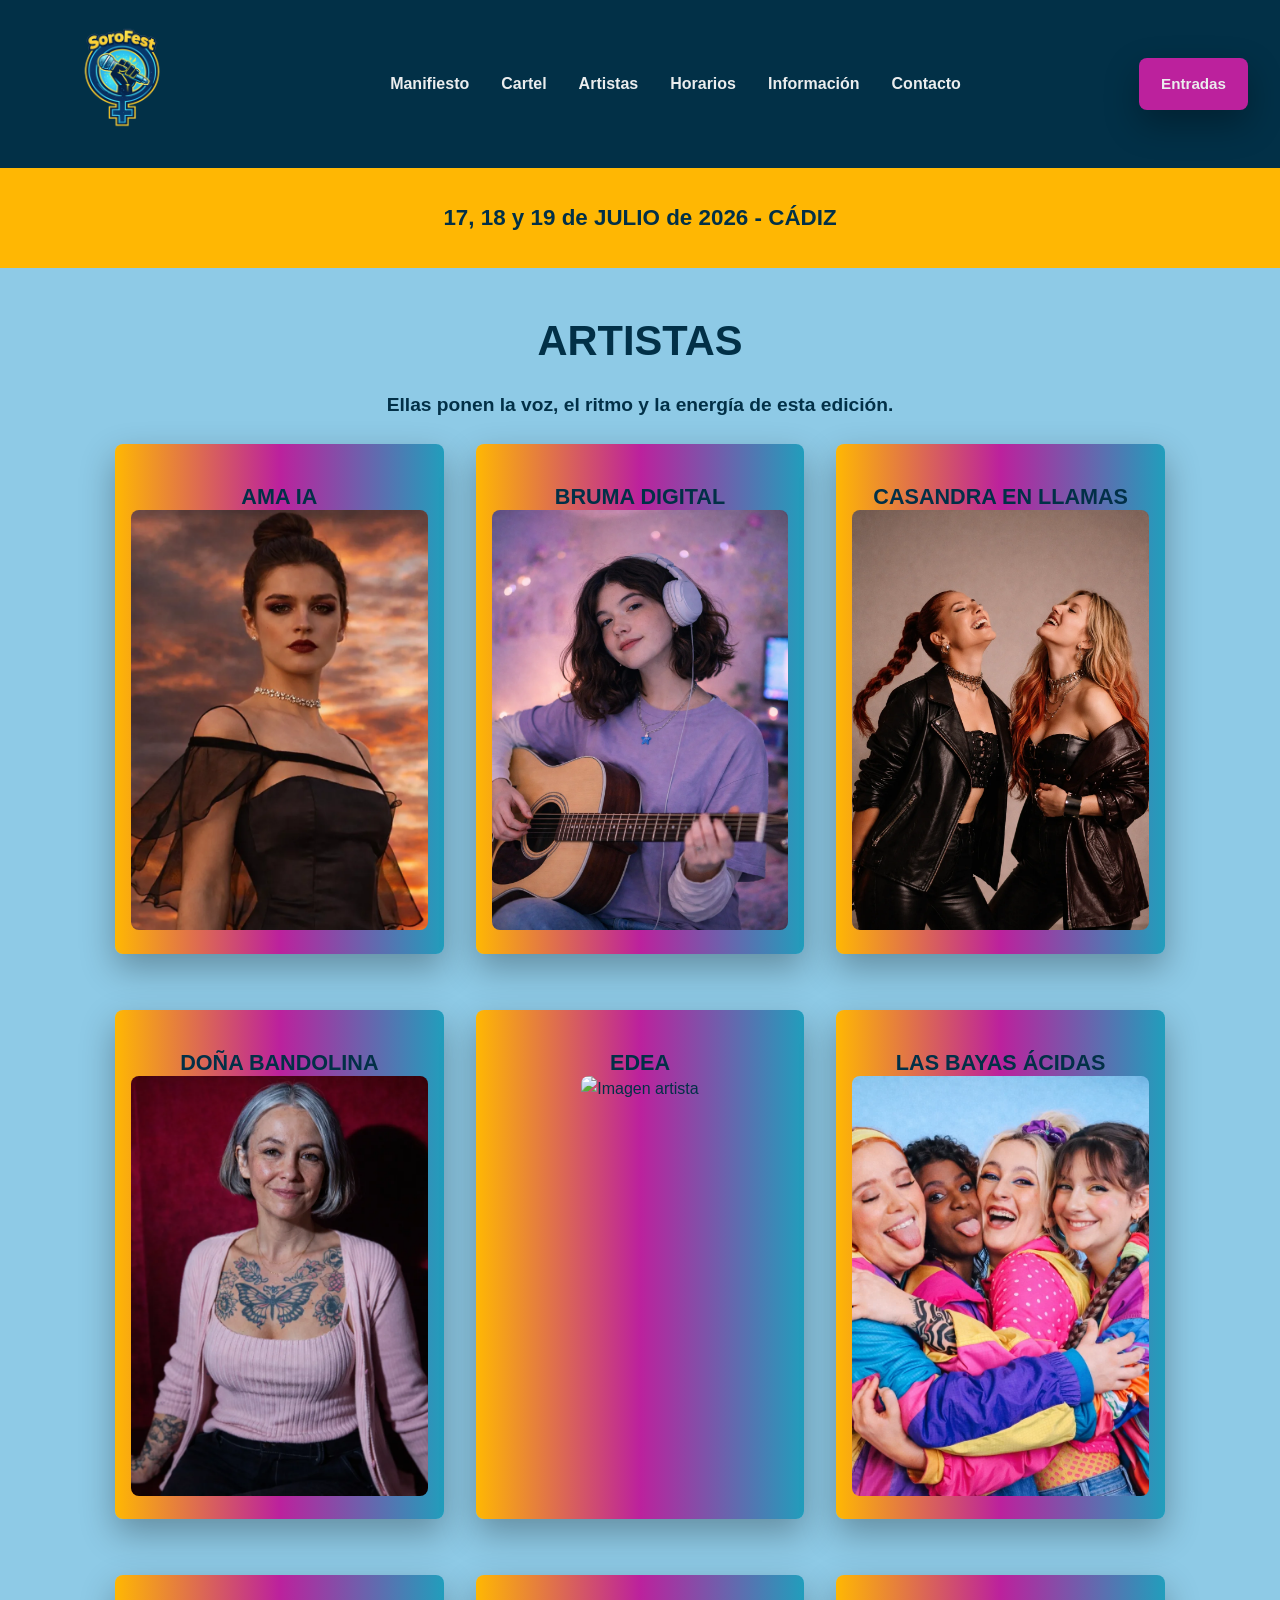
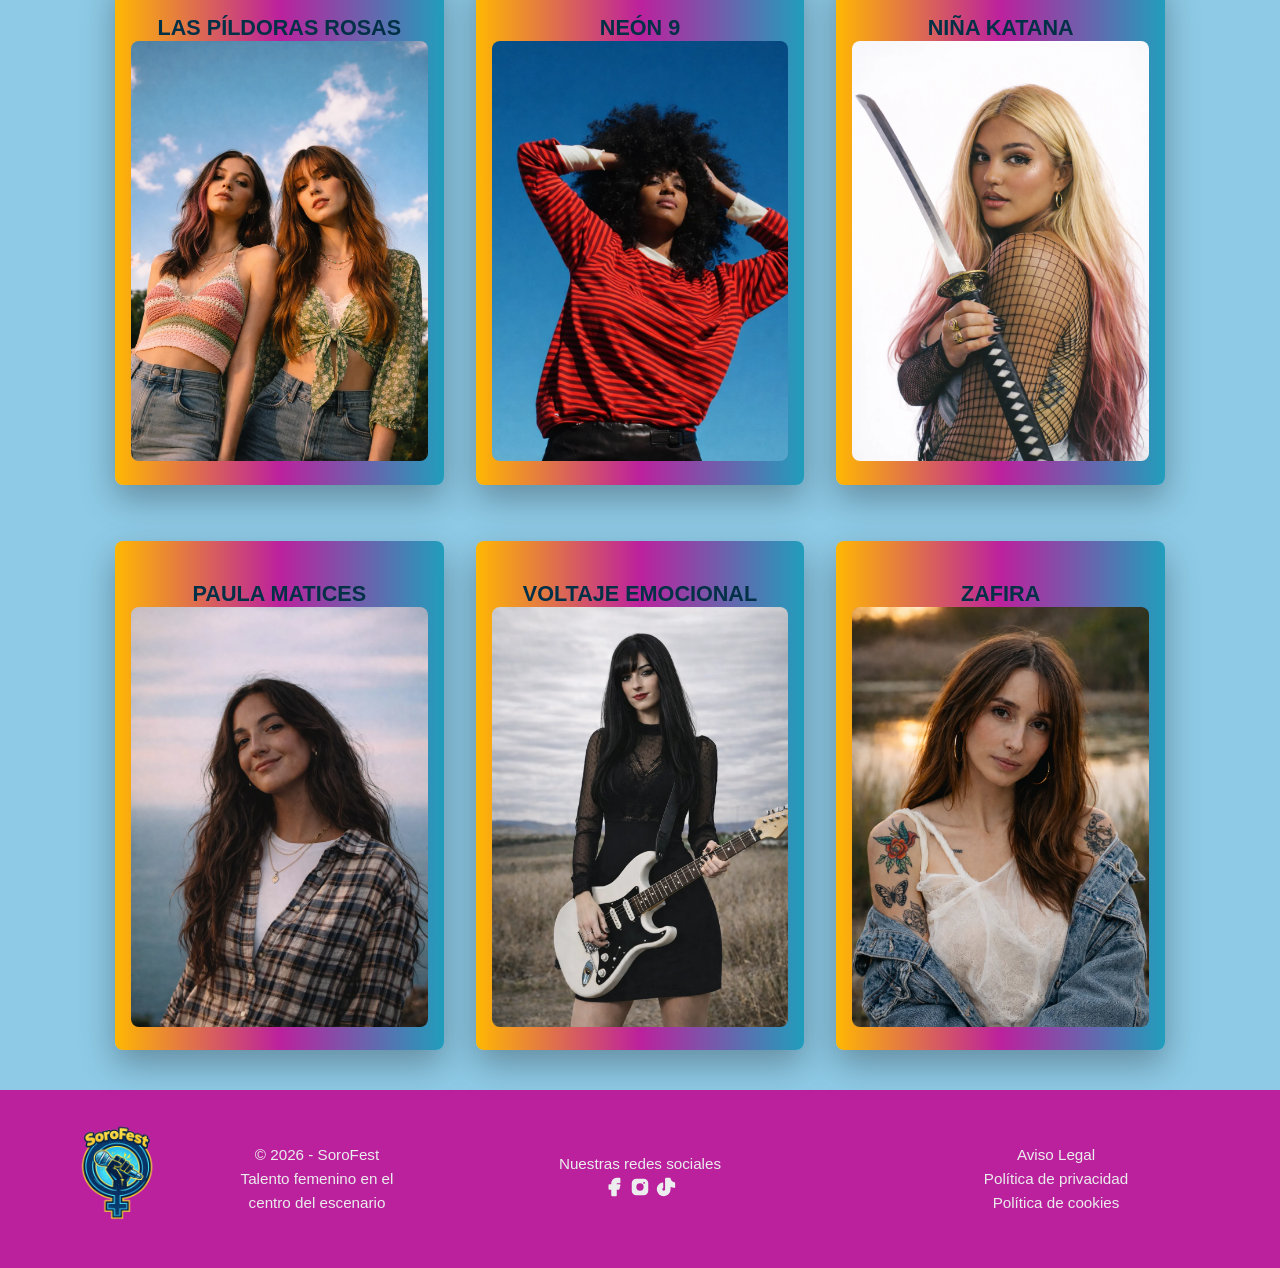
==== commit d663fae2: "refactor: se cambia formato de las imagenes de la web para mejora del rendimiento general" ====
--- a/web/artistas.html
+++ b/web/artistas.html
@@ -11,7 +11,7 @@
         <div class="topbar-left">
             <div class="logo">
                 <a href="index.html">
-                    <img src="assets/img/logo-sorofest.png" alt="Logo puño sujetando micrófono">
+                    <img src="assets/img/logo-sorofest.webp" alt="Logo puño sujetando micrófono">
                 </a> 
             </div>
         </div>
@@ -41,20 +41,20 @@
             <div class="grid-card">
                 <article class="artist-card">
                         <h3>Ama IA</h3>
-                        <img src="assets/img/artists/ama-ia.png" alt="Imagen artista">
+                        <img src="assets/img/artists/ama-ia.webp" alt="Imagen artista">
                 </article>
                 <article class="artist-card">
                         <h3>Bruma Digital</h3>
-                        <img src="assets/img/artists/bruma-digital.png" alt="Imagen artista">
+                        <img src="assets/img/artists/bruma-digital.webp" alt="Imagen artista">
 
                 </article>
                 <article class="artist-card">
                         <h3>Casandra en Llamas</h3>
-                        <img src="assets/img/artists/casandra-en-llamas.png" alt="Imagen artista">
+                        <img src="assets/img/artists/casandra-en-llamas.webp" alt="Imagen artista">
                 </article>
                 <article class="artist-card">
                         <h3>Doña Bandolina</h3>
-                        <img src="assets/img/artists/dona-bandolina.png" alt="Imagen artista">
+                        <img src="assets/img/artists/dona-bandolina.webp" alt="Imagen artista">
                 </article>
                 <article class="artist-card">
                         <h3>Edea</h3>
@@ -62,39 +62,39 @@
                 </article>
                 <article class="artist-card">
                         <h3>Las Bayas Ácidas</h3>
-                        <img src="assets/img/artists/bayas-acidas.png" alt="Imagen artista">
+                        <img src="assets/img/artists/bayas-acidas.webp" alt="Imagen artista">
                 
                 </article>
                 <article class="artist-card">
                         <h3>Las Píldoras Rosas</h3>
-                        <img src="assets/img/artists/pildoras-rosas.png" alt="Imagen artista">
+                        <img src="assets/img/artists/pildoras-rosas.webp" alt="Imagen artista">
                 </article>
                 <article class="artist-card">
                         <h3>Neón 9</h3>
-                        <img src="assets/img/artists/neon-9.png" alt="Imagen artista">
+                        <img src="assets/img/artists/neon-9.webp" alt="Imagen artista">
                 </article>
                 <article class="artist-card">
                         <h3>Niña Katana</h3>
-                        <img src="assets/img/artists/nina-katana.png" alt="Imagen artista">
+                        <img src="assets/img/artists/nina-katana.webp" alt="Imagen artista">
                 </article>
                 <article class="artist-card">
                         <h3>Paula Matices</h3>
-                        <img src="assets/img/artists/paula-matices.png" alt="Imagen artista">
+                        <img src="assets/img/artists/paula-matices.webp" alt="Imagen artista">
                 </article>
                 <article class="artist-card">
                         <h3>Voltaje Emocional</h3>
-                        <img src="assets/img/artists/voltaje-emocional.png" alt="Imagen artista">
+                        <img src="assets/img/artists/voltaje-emocional.webp" alt="Imagen artista">
                 </article>
                 <article class="artist-card">
                         <h3>Zafira</h3>
-                        <img src="assets/img/artists/zafira.png" alt="Imagen artista">
+                        <img src="assets/img/artists/zafira.webp" alt="Imagen artista">
                 </article>
             </div>
         </section>
     </main>
     <footer class="footer">
         <div class="footer-logo">
-            <img src="assets/img/logo-sorofest.png" alt="Logo puño sujetando micrófono">
+            <img src="assets/img/logo-sorofest.webp" alt="Logo puño sujetando micrófono">
             <div class="footer-text">
                 <p>© 2026 - SoroFest</p>
                 <p>Talento femenino en el centro del escenario</p>
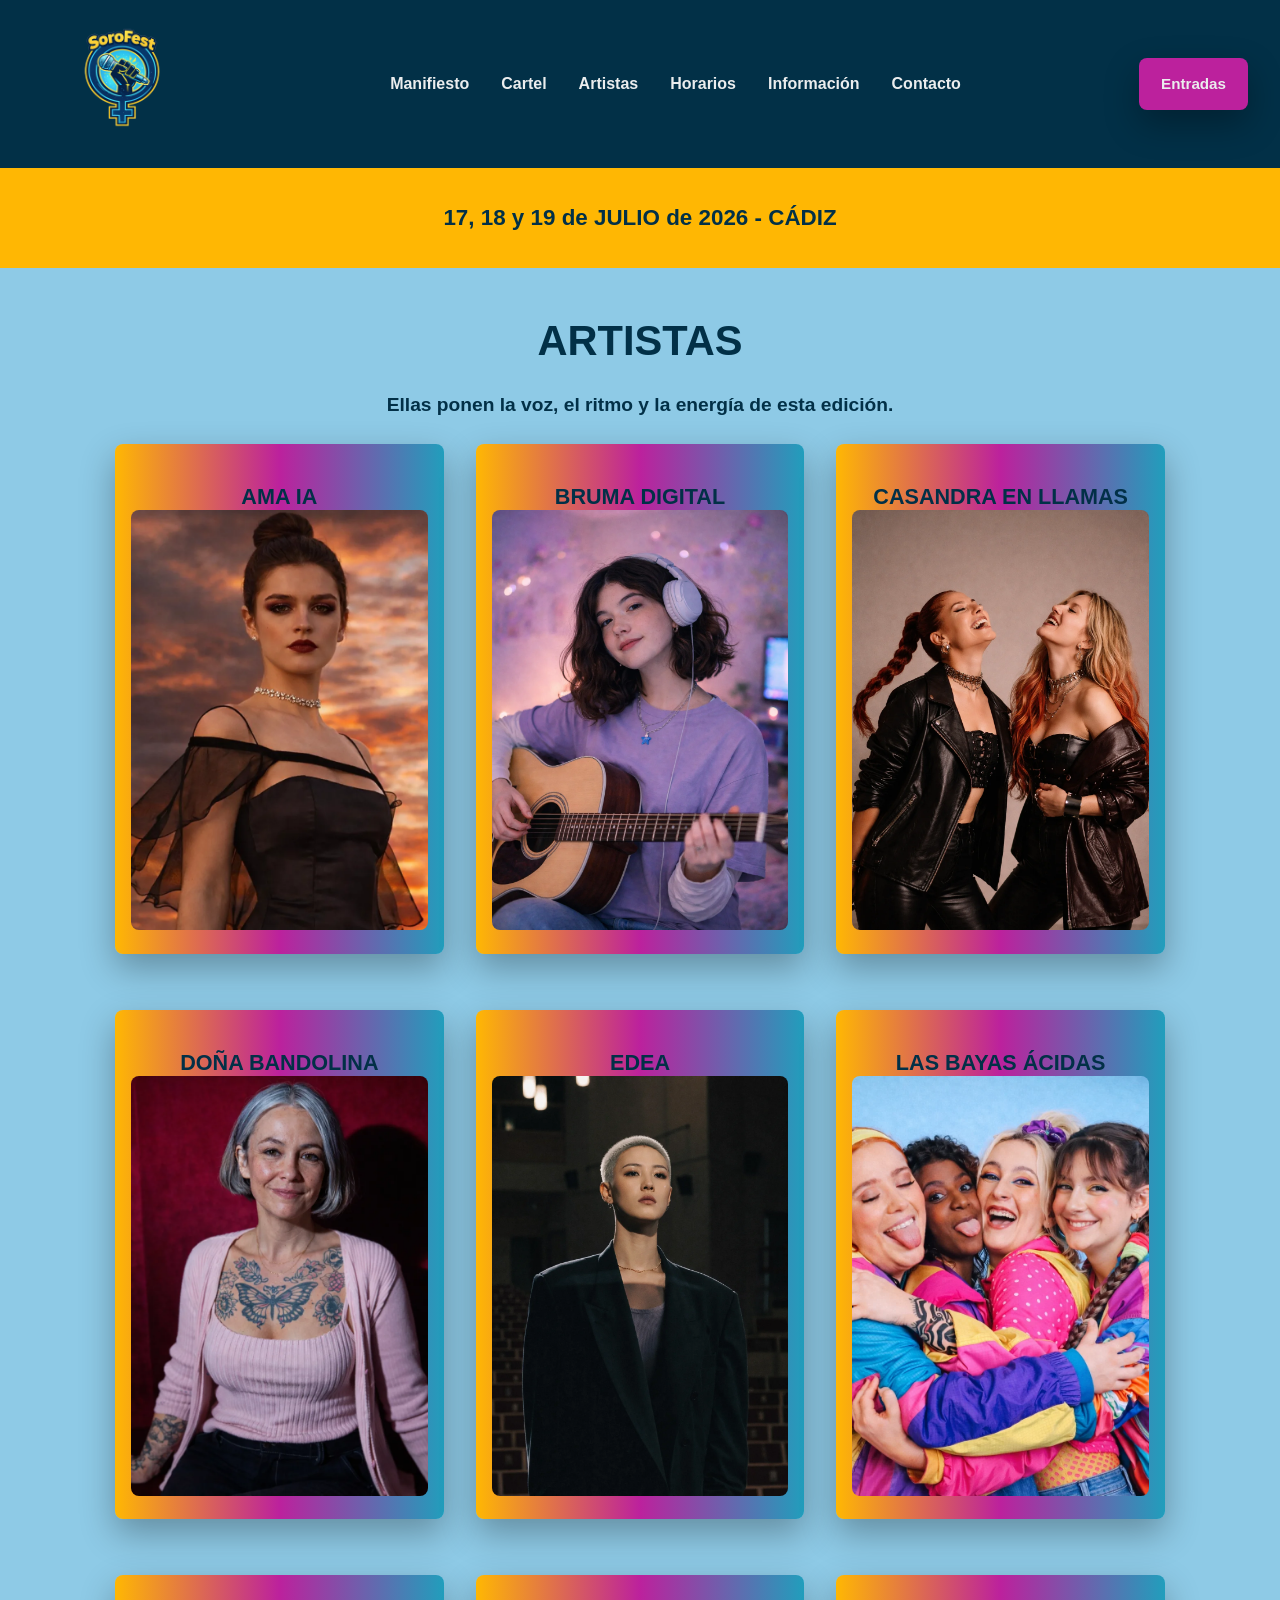
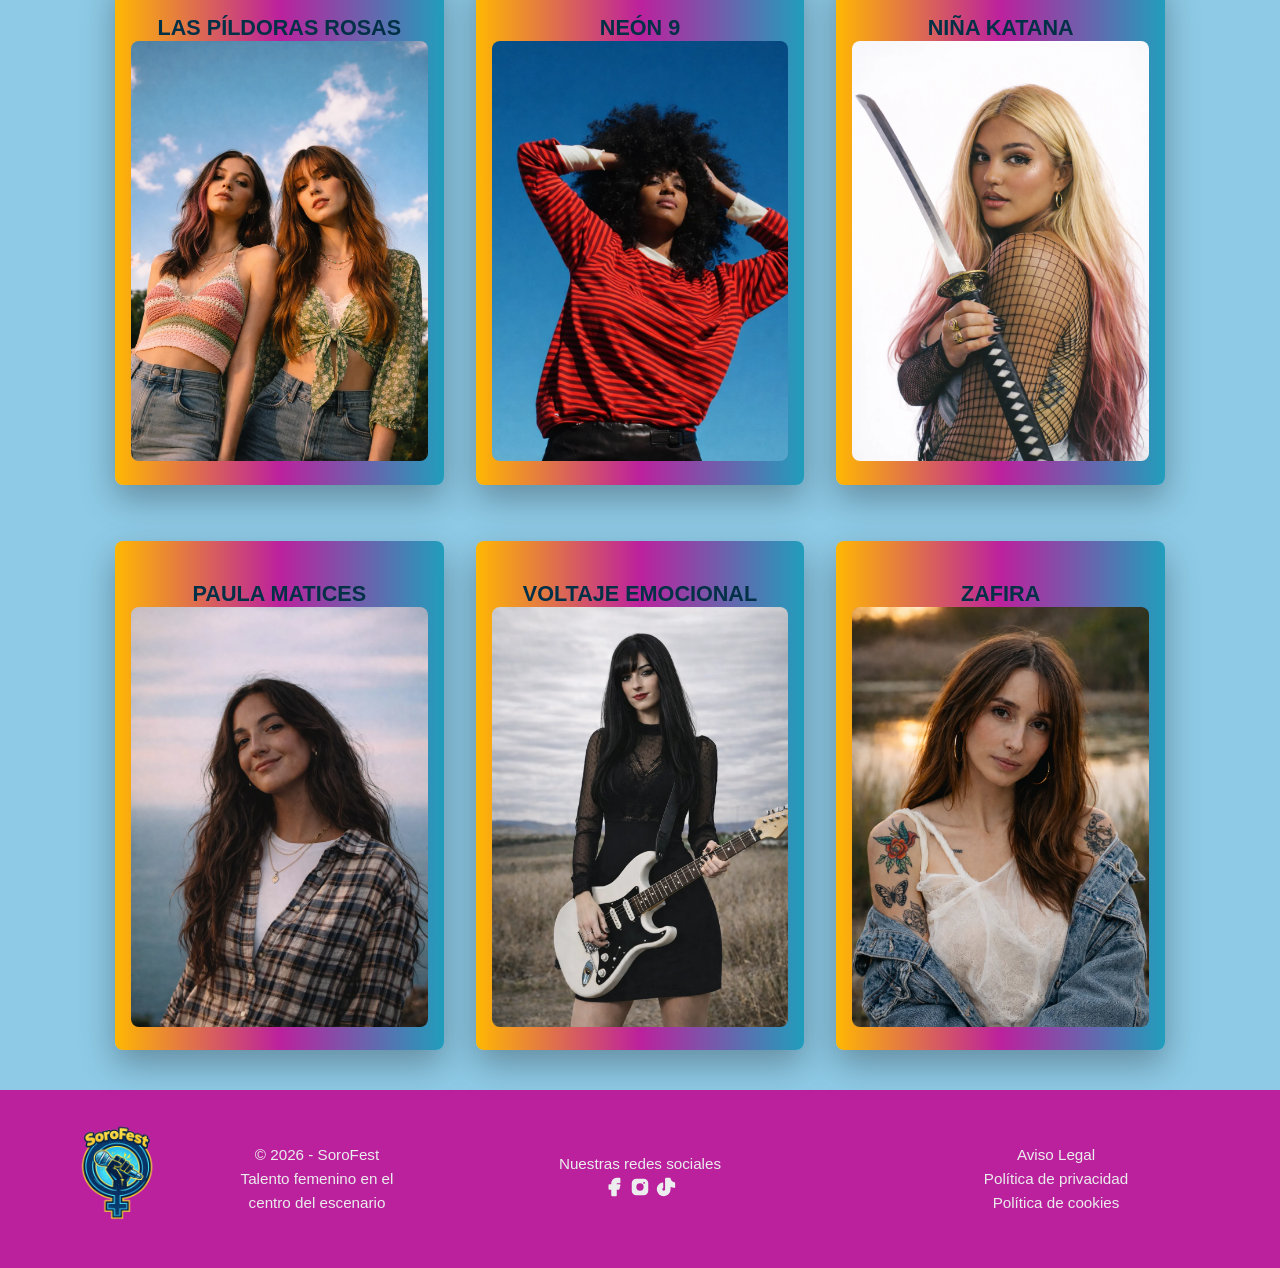
==== commit 10c3adee: "refactor: cambio a .webp el formato de la imagen" ====
--- a/web/artistas.html
+++ b/web/artistas.html
@@ -58,7 +58,7 @@
                 </article>
                 <article class="artist-card">
                         <h3>Edea</h3>
-                        <img src="assets/img/artists/edea.png" alt="Imagen artista">
+                        <img src="assets/img/artists/edea.webp" alt="Imagen artista">
                 </article>
                 <article class="artist-card">
                         <h3>Las Bayas Ácidas</h3>
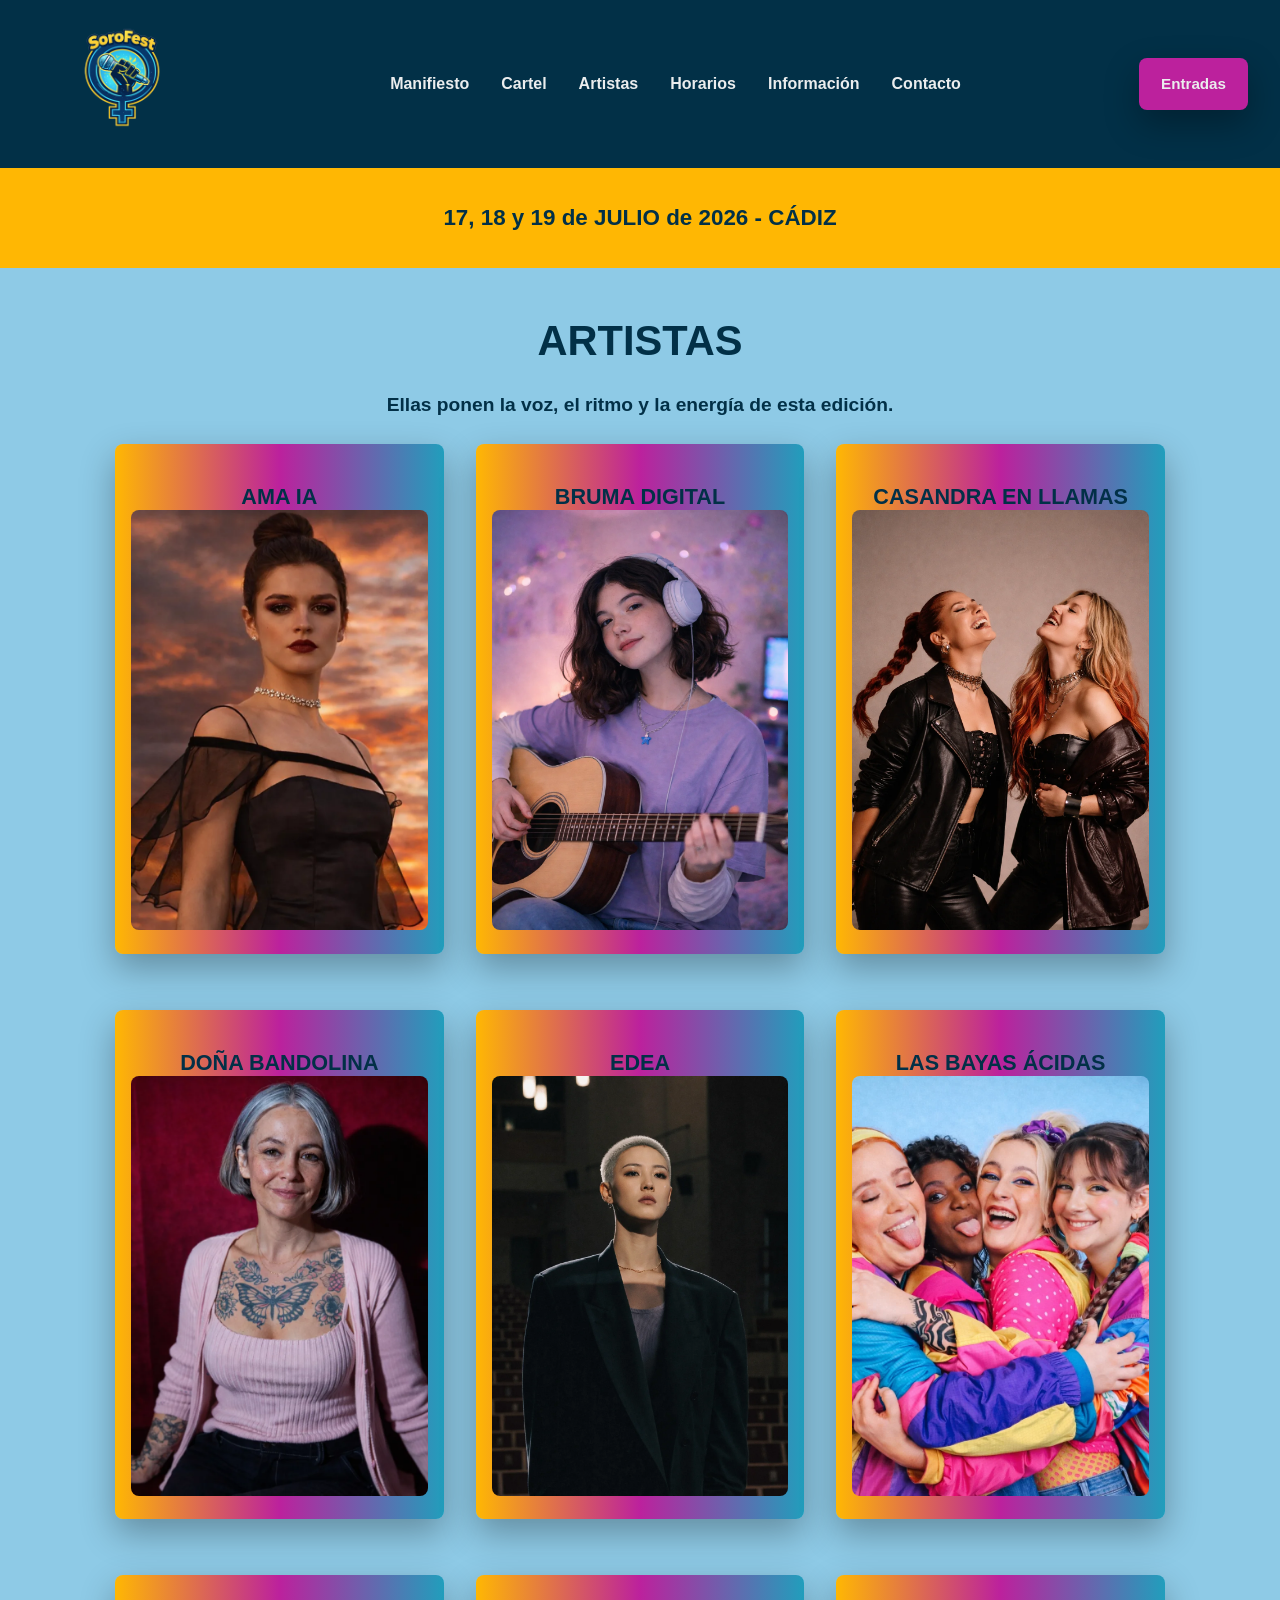
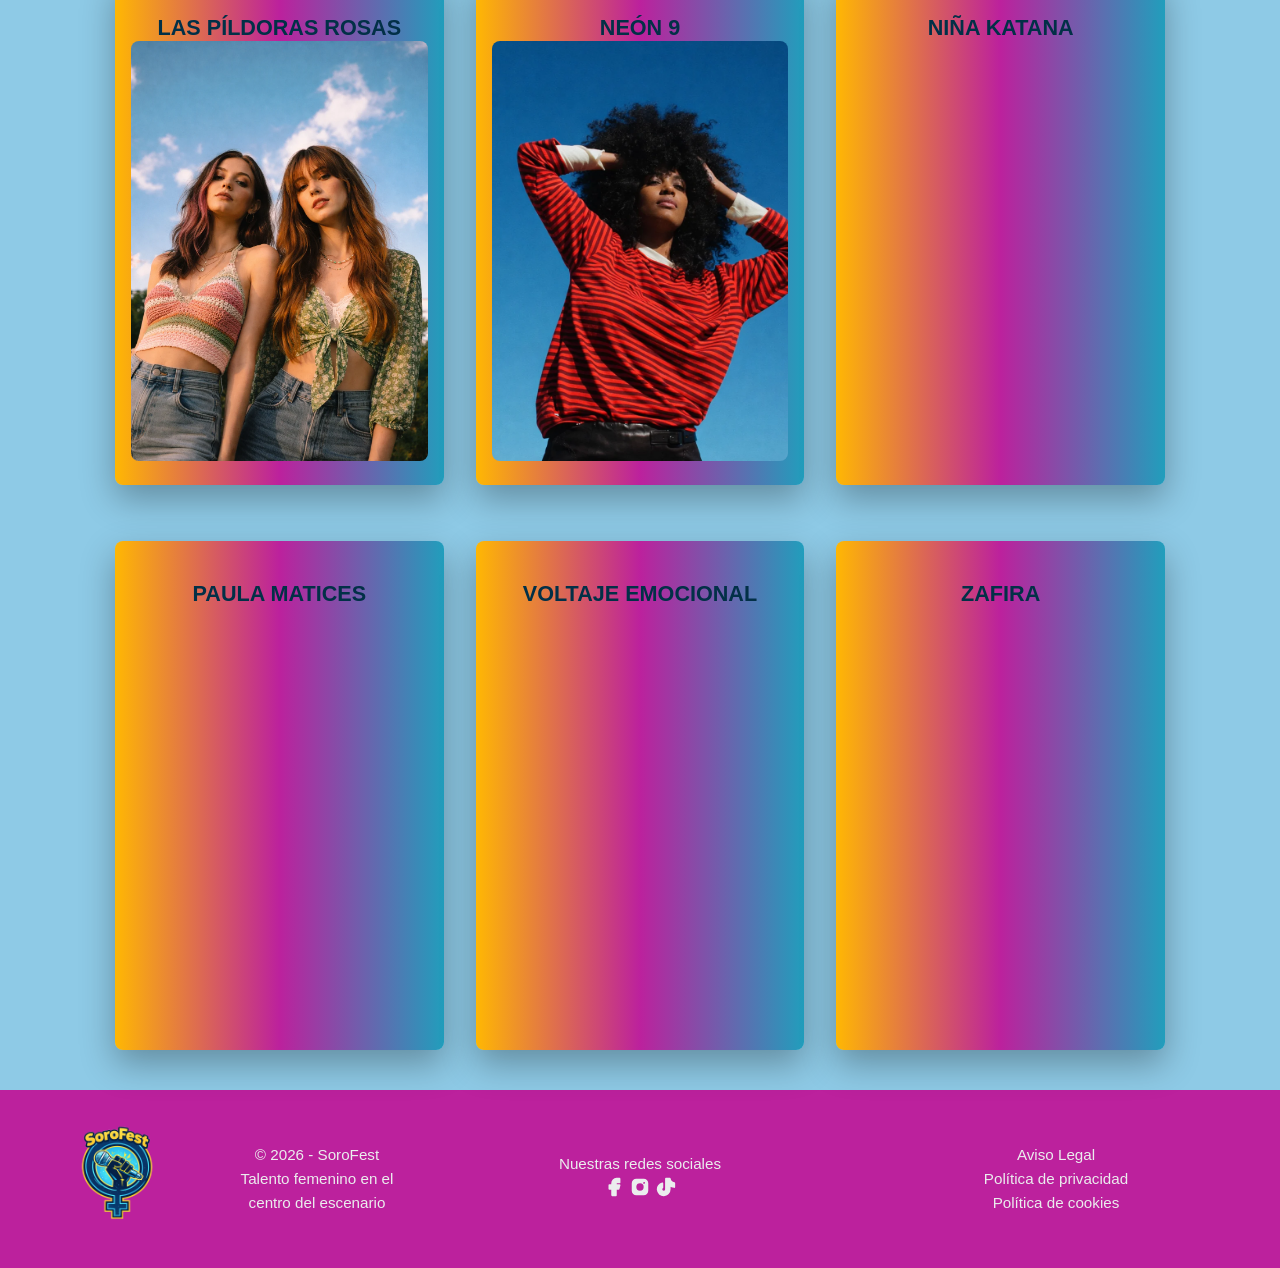
==== commit 5342047a: "feat: se añaden mejoras para la carga de las imágenes en la sección de artistas" ====
--- a/web/artistas.html
+++ b/web/artistas.html
@@ -4,6 +4,7 @@
     <meta charset="UTF-8">
     <meta name="viewport" content="width=device-width, initial-scale=1.0">
     <title>SoroFest</title>
+    <link rel="preload" as="image" href="assets/img/artists/ama-ia.webp" etchpriority="high">
     <link rel ="stylesheet" href="styles.css">
 </head>
 <body>
@@ -41,53 +42,138 @@
             <div class="grid-card">
                 <article class="artist-card">
                         <h3>Ama IA</h3>
-                        <img src="assets/img/artists/ama-ia.webp" alt="Imagen artista">
+                        <img 
+                        src="assets/img/artists/ama-ia.webp" 
+                        alt="Imagen artista"
+                        width="600"
+                        height="500"
+                        loading="eager"
+                        fetchpriority="high"
+                        decoding="async"
+                        >
                 </article>
                 <article class="artist-card">
                         <h3>Bruma Digital</h3>
-                        <img src="assets/img/artists/bruma-digital.webp" alt="Imagen artista">
+                        <img 
+                        src="assets/img/artists/bruma-digital.webp" 
+                        alt="Imagen artista"
+                        width="600"
+                        height="500"
+                        loading="lazy"
+                        decoding="async"
+                        >
 
                 </article>
                 <article class="artist-card">
                         <h3>Casandra en Llamas</h3>
-                        <img src="assets/img/artists/casandra-en-llamas.webp" alt="Imagen artista">
+                        <img 
+                        src="assets/img/artists/casandra-en-llamas.webp" 
+                        alt="Imagen artista"
+                        width="600"
+                        height="500"
+                        loading="lazy"
+                        decoding="async"
+                        >
                 </article>
                 <article class="artist-card">
                         <h3>Doña Bandolina</h3>
-                        <img src="assets/img/artists/dona-bandolina.webp" alt="Imagen artista">
+                        <img 
+                        src="assets/img/artists/dona-bandolina.webp" 
+                        alt="Imagen artista"
+                        width="600"
+                        height="500"
+                        loading="lazy"
+                        decoding="async"
+                        >
                 </article>
                 <article class="artist-card">
                         <h3>Edea</h3>
-                        <img src="assets/img/artists/edea.webp" alt="Imagen artista">
+                        <img 
+                        src="assets/img/artists/edea.webp" 
+                        alt="Imagen artista"
+                        width="600"
+                        height="500"
+                        loading="lazy"
+                        decoding="async"
+                        >
                 </article>
                 <article class="artist-card">
                         <h3>Las Bayas Ácidas</h3>
-                        <img src="assets/img/artists/bayas-acidas.webp" alt="Imagen artista">
+                        <img 
+                        src="assets/img/artists/bayas-acidas.webp"
+                        alt="Imagen artista"
+                        width="600"
+                        height="500"
+                        loading="lazy"
+                        decoding="async"
+                        >
                 
                 </article>
                 <article class="artist-card">
                         <h3>Las Píldoras Rosas</h3>
-                        <img src="assets/img/artists/pildoras-rosas.webp" alt="Imagen artista">
+                        <img 
+                        src="assets/img/artists/pildoras-rosas.webp" 
+                        alt="Imagen artista"
+                        width="600"
+                        height="500"
+                        loading="lazy"
+                        decoding="async"
+                        >
                 </article>
                 <article class="artist-card">
                         <h3>Neón 9</h3>
-                        <img src="assets/img/artists/neon-9.webp" alt="Imagen artista">
+                        <img 
+                        src="assets/img/artists/neon-9.webp" 
+                        alt="Imagen artista"
+                        width="600"
+                        height="500"
+                        loading="lazy"
+                        decoding="async"
+                        >
                 </article>
                 <article class="artist-card">
                         <h3>Niña Katana</h3>
-                        <img src="assets/img/artists/nina-katana.webp" alt="Imagen artista">
+                        <img 
+                        src="assets/img/artists/nina-katana.webp" 
+                        alt="Imagen artista"
+                        width="600"
+                        height="500"
+                        loading="lazy"
+                        decoding="async"
+                        >
                 </article>
                 <article class="artist-card">
                         <h3>Paula Matices</h3>
-                        <img src="assets/img/artists/paula-matices.webp" alt="Imagen artista">
+                        <img 
+                        src="assets/img/artists/paula-matices.webp" 
+                        alt="Imagen artista"
+                        width="600"
+                        height="500"
+                        loading="lazy"
+                        decoding="async"
+                        >
                 </article>
                 <article class="artist-card">
                         <h3>Voltaje Emocional</h3>
-                        <img src="assets/img/artists/voltaje-emocional.webp" alt="Imagen artista">
+                        <img 
+                        src="assets/img/artists/voltaje-emocional.webp" 
+                        alt="Imagen artista"
+                        width="600"
+                        height="500"
+                        loading="lazy"
+                        decoding="async"
+                        >
                 </article>
                 <article class="artist-card">
                         <h3>Zafira</h3>
-                        <img src="assets/img/artists/zafira.webp" alt="Imagen artista">
+                        <img 
+                        src="assets/img/artists/zafira.webp" 
+                        alt="Imagen artista"
+                        width="600"
+                        height="500"
+                        loading="lazy"
+                        decoding="async"
+                        >
                 </article>
             </div>
         </section>
